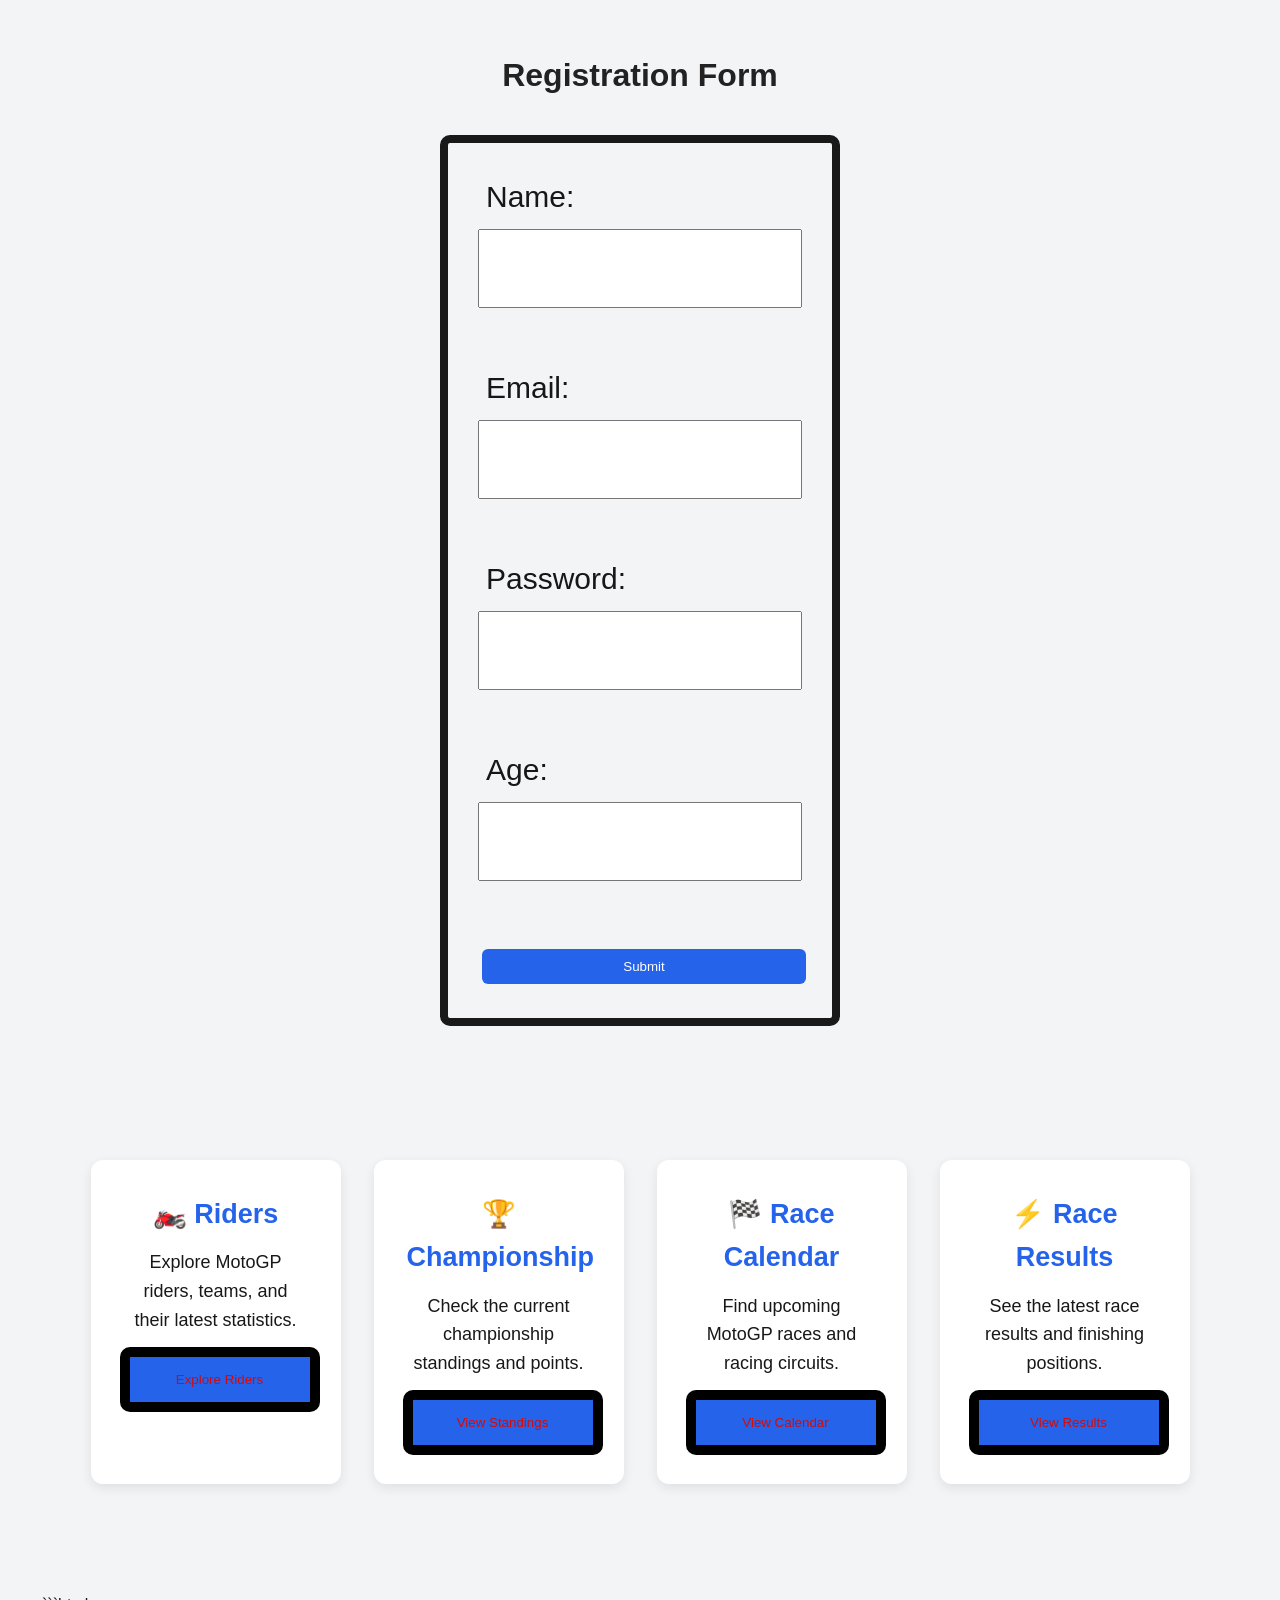
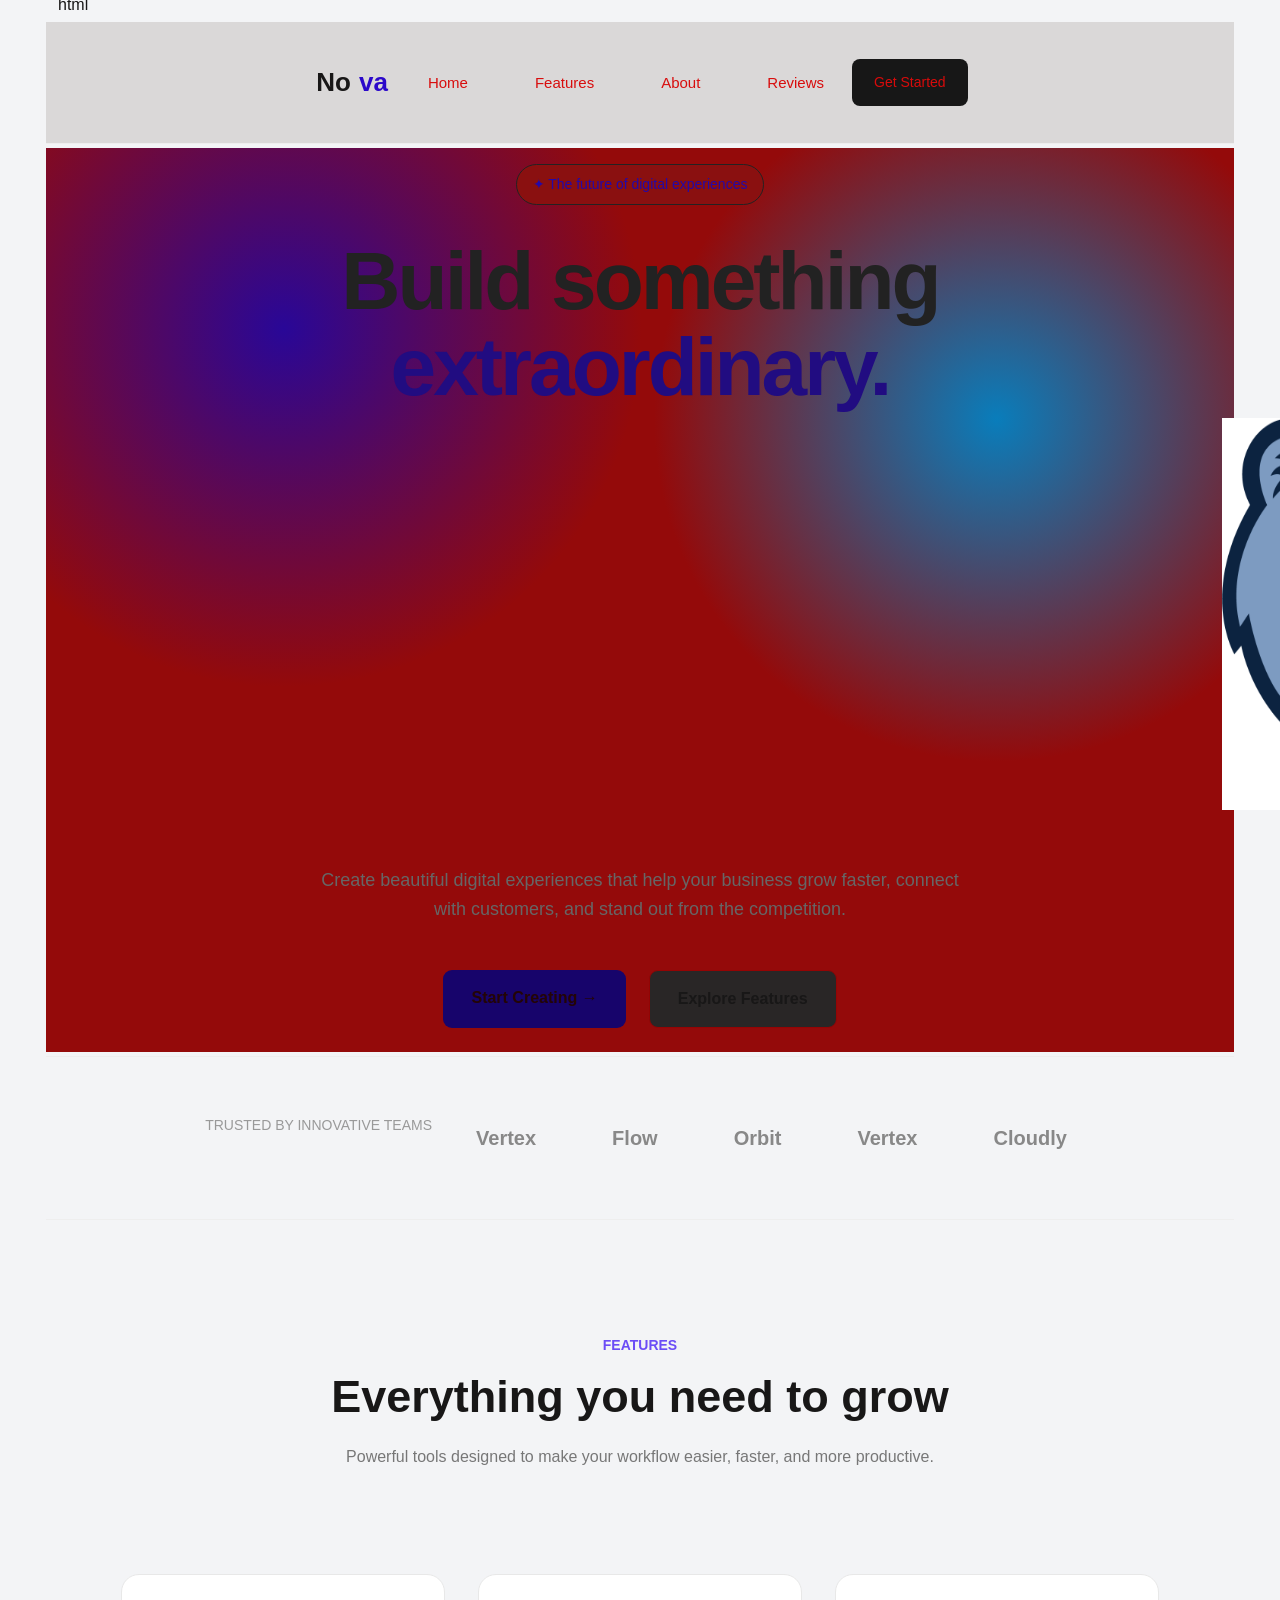
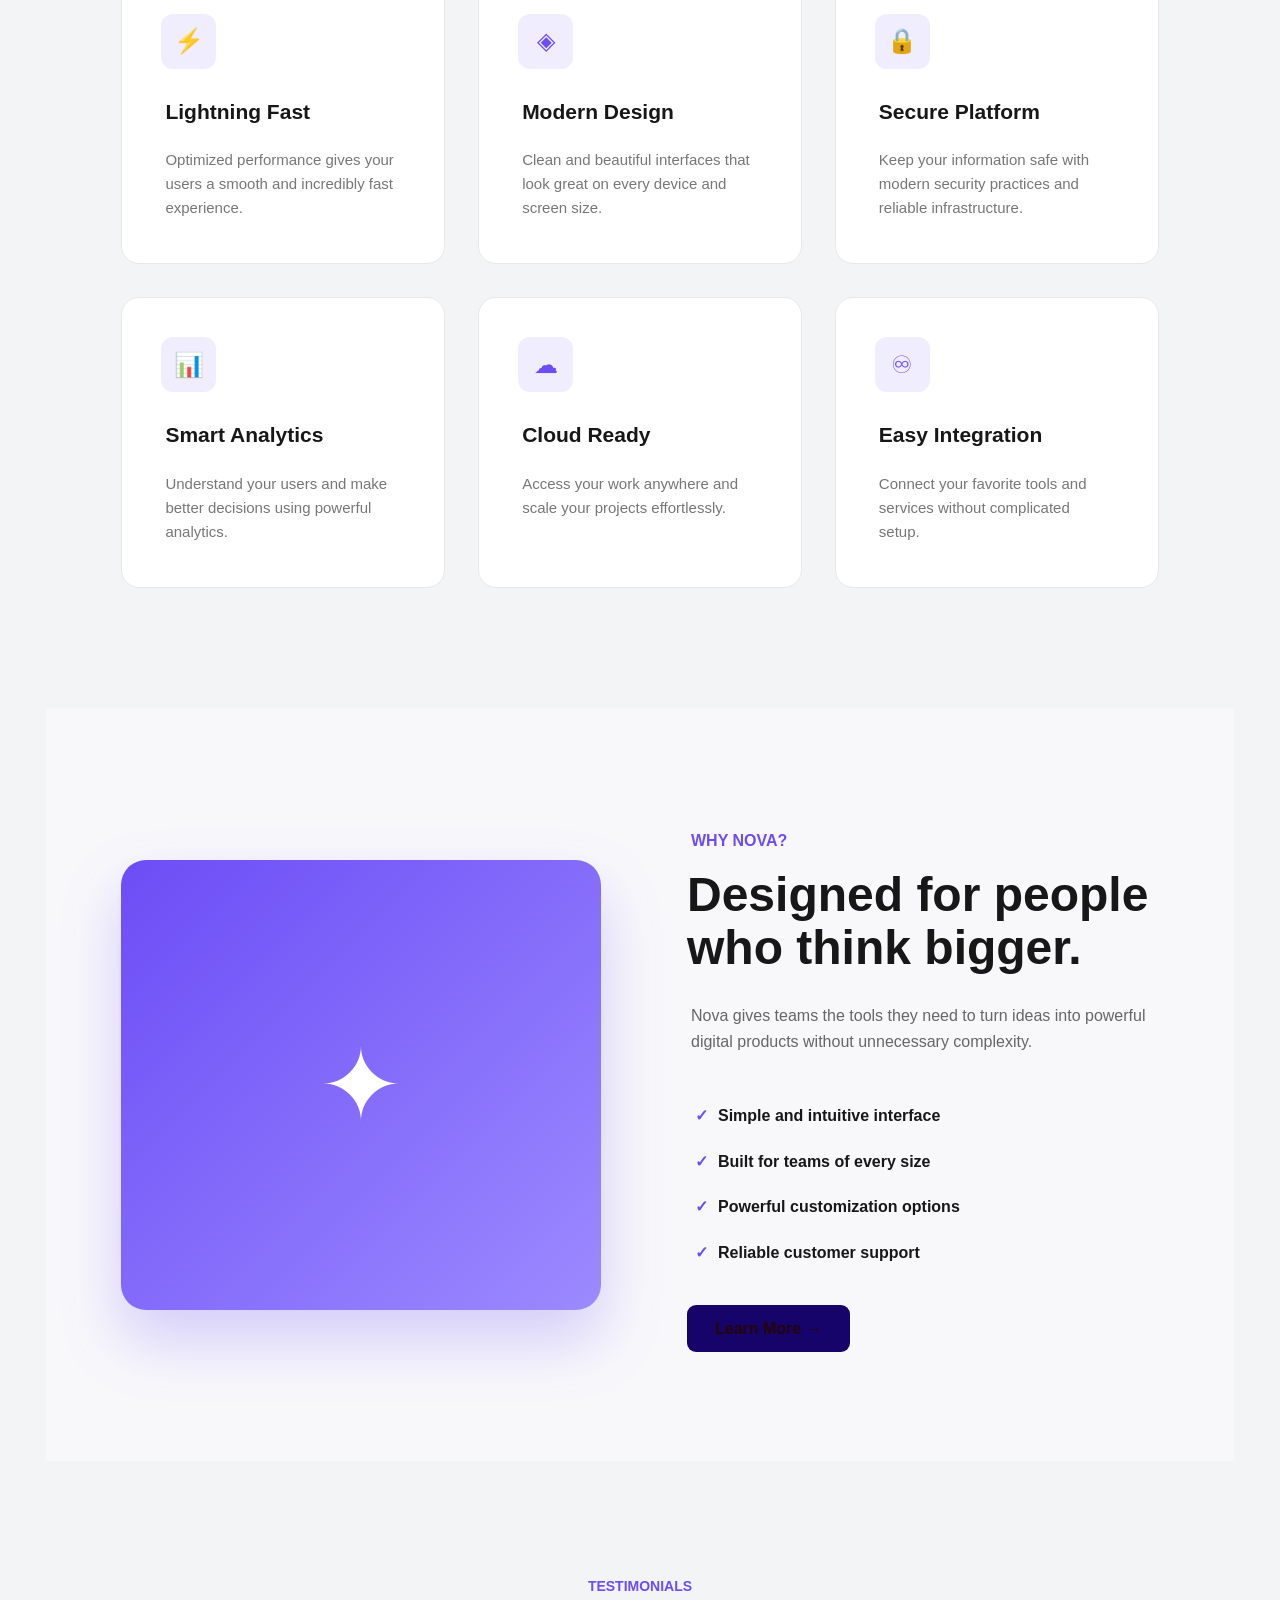
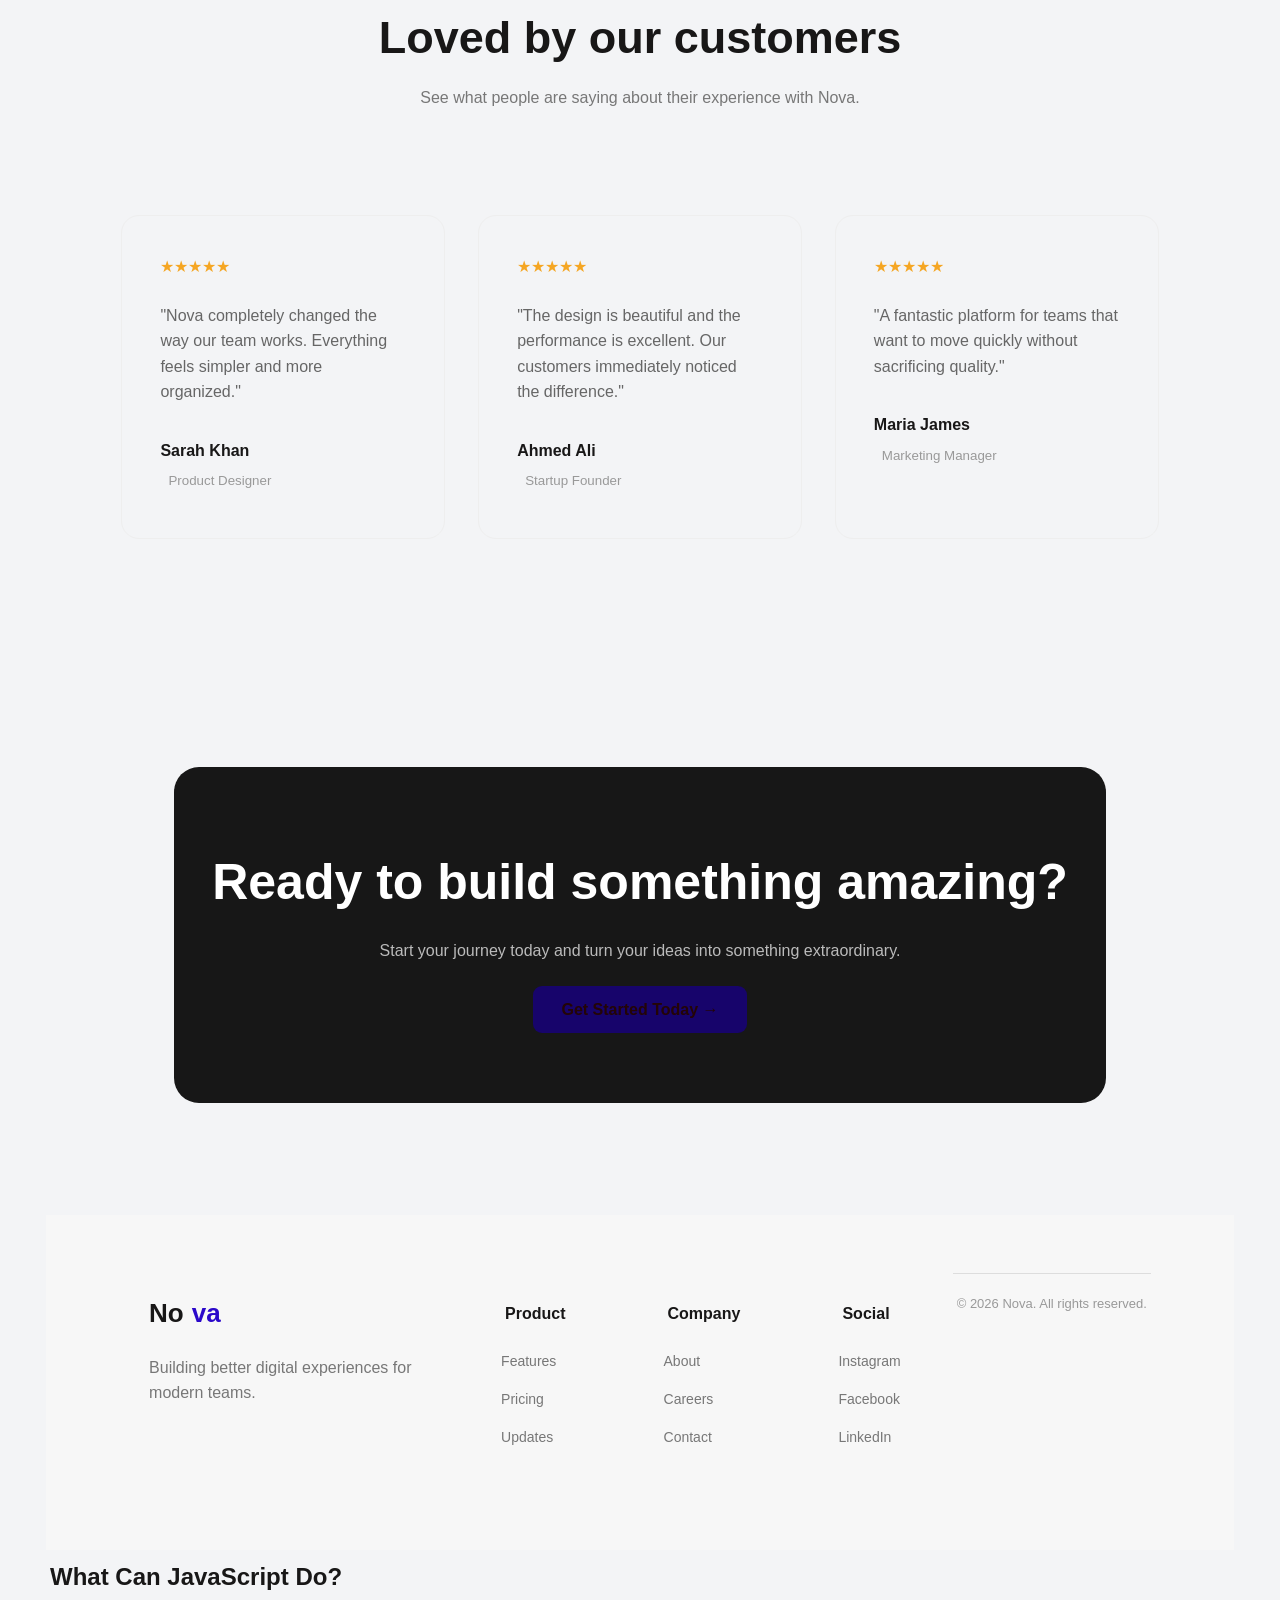
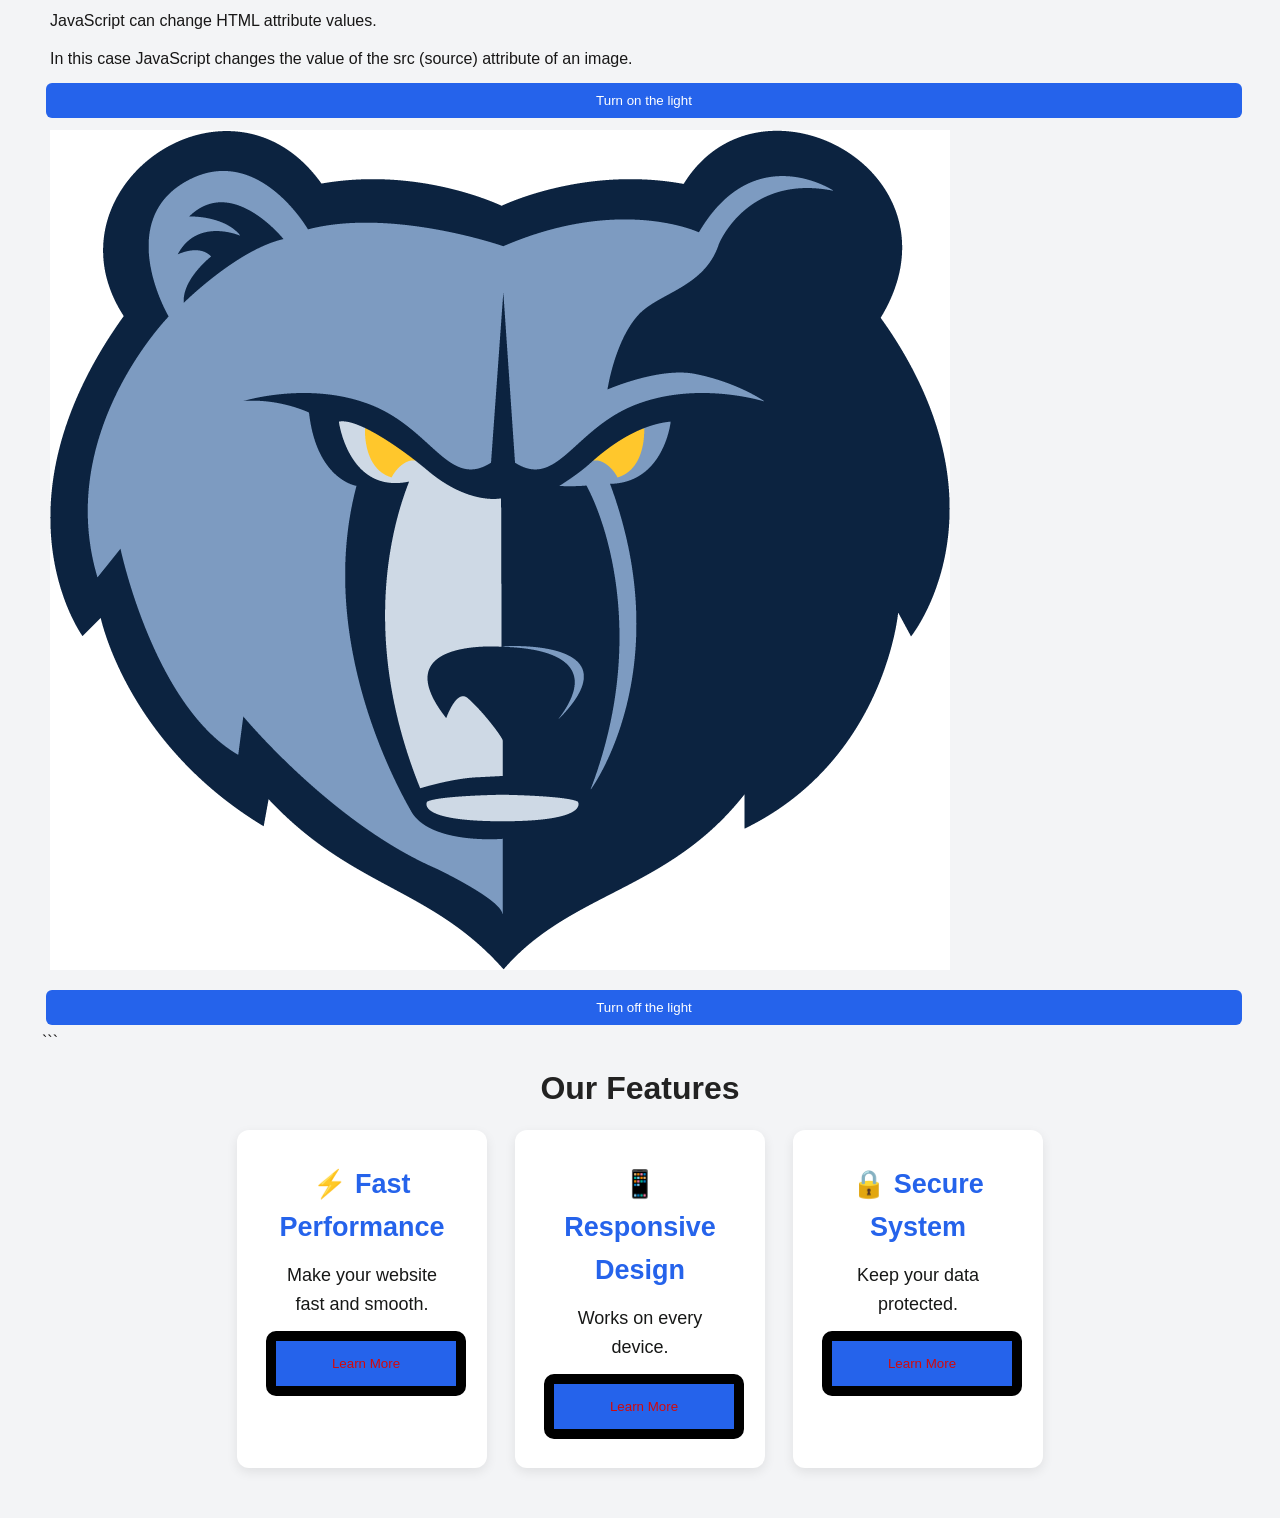
==== eshan.html @ afbce626 "Initial commit" ====
<!DOCTYPE html>
<html lang="en">
<head>
    <meta charset="UTF-8">
    <meta name="viewport" content="width=device-width, initial-scale=1.0">
    <title>simple form</title>
    <link rel="stylesheet" href="pic.css">
</head>
<body>
    <!DOCTYPE html>
<html>
<head>
    <title>My Form</title>
</head>
<body>

    <h1 class="es">Registration Form</h1>

    <form>
        <label>Name:</label>
        <input type="text" name="name">

        <br><br>

        <label>Email:</label>
        <input type="email" name="email">

        <br><br>

        <label>Password:</label>
        <input type="password" name="password">

        <br><br>

        <label>Age:</label>
        <input type="number" name="age">

        <br><br>

        <button type="submit">Submit</button>
    </form>


</body>
<section class="features">
    <div class="card">
        <h2 class="m">🏍️ Riders</h2>
        <p>Explore MotoGP riders, teams, and their latest statistics.</p>
        <button>Explore Riders</button>
    </div>

    <div class="card">
        <h2>🏆 Championship</h2>
        <p >Check the current championship standings and points.</p>
        <button>View Standings</button>
    </div>

    <div class="card">
        <h2>🏁 Race Calendar</h2>
        <p>Find upcoming MotoGP races and racing circuits.</p>
        <button>View Calendar</button>
    </div>

    <div class="card">
        <h2>⚡ Race Results</h2>
        <p>See the latest race results and finishing positions.</p>
        <button>View Results</button>
    </div>

</section>
```html
<!DOCTYPE html>
<html lang="en">
<head>
    <meta charset="UTF-8">
    <meta name="viewport" content="width=device-width, initial-scale=1.0">

    <title>Nova - Modern Landing Page</title>

    <style>
        * {
            margin: 4px;
            padding: 4px;
            box-sizing: border-box;
        }

        html {
            scroll-behavior: smooth;
        }

        body {
            font-family: Arial, Helvetica, sans-serif;
            color: #181717;
            background: white;
            line-height: 1.6;
        }

        a {
            text-decoration: none;
            color: inherit;
        }

        .container {
            width: 90%;
            max-width: 1200px;
            margin: auto;
        }

        /* NAVBAR */
        header {
            padding: 20px 0;
            border-bottom: 1px solid #eeeeee;
            background: #dad8d8;
        }

        nav {
            display: flex;
            justify-content: space-between;
            align-items: center;
        }

        .logo {
            font-size: 26px;
            font-weight: 800;
        }

        .logo span {
            color: #2b08ca;
        }

        .nav-links {
            display: flex;
            gap: 35px;
            list-style: none;
        }

        .nav-links a {
            color: #d80d0d;
            font-size: 15px;
            transition: 0.3s;
        }

        .nav-links a:hover {
            color: #2708b1;
        }

        .nav-btn {
            background: #171717;
            color: rgb(216, 11, 11);
            padding: 12px 22px;
            border-radius: 8px;
            font-size: 14px;
        }

        /* HERO */
        .hero {
            min-height: 700px;
            display: flex;
            align-items: center;
            text-align: center;
            background:
                radial-gradient(circle at 20% 20%, #290797 0, transparent 30%),
                radial-gradient(circle at 80% 30%, #097dbb 0, transparent 30%),
                #940a0a;
        }

        .hero-content {
            max-width: 850px;
            margin: auto;
        }

        .badge {
            display: inline-block;
            padding: 8px 16px;
            border: 1px solid #242222;
            border-radius: 30px;
            color: #2508a8;
            font-size: 14px;
            margin-bottom: 25px;
            background: rgb(138, 16, 16);
        }

        .hero h1 {
            font-size: clamp(45px, 7vw, 82px);
            line-height: 1.05;
            letter-spacing: -3px;
            margin-bottom: 25px;
        }

        .hero h1 span {
            color: #210c81;
        }

        .hero p {
            max-width: 650px;
            margin: auto;
            color: #666;
            font-size: 18px;
            margin-bottom: 35px;
        }

        .hero-buttons {
            display: flex;
            justify-content: center;
            gap: 15px;
            flex-wrap: wrap;
        }

        .btn {
            padding: 15px 28px;
            border-radius: 9px;
            font-weight: 600;
            transition: 0.3s;
        }

        .btn-primary {
            background: #17046b;
            color: rgb(36, 5, 5);
        }

        .btn-primary:hover {
            transform: translateY(-3px);
        }

        .btn-secondary {
            border: 1px solid #940404;
            background: rgb(41, 38, 38);
        }

        .btn-secondary:hover {
            background: #f5f5f5;
        }

        /* TRUST */
        .trust {
            padding: 45px 0;
            border-top: 1px solid #eee;
            border-bottom: 1px solid #eee;
            text-align: center;
        }

        .trust p {
            color: #999;
            margin-bottom: 25px;
            font-size: 14px;
        }

        .companies {
            display: flex;
            justify-content: center;
            align-items: center;
            gap: 60px;
            flex-wrap: wrap;
            color: #888;
            font-weight: bold;
            font-size: 20px;
        }

        /* FEATURES */
        .features {
            padding: 100px 0;
        }

        .section-heading {
            text-align: center;
            max-width: 650px;
            margin: 0 auto 60px;
        }

        .section-heading span {
            color: #6c4df6;
            font-weight: bold;
            font-size: 14px;
        }

        .section-heading h2 {
            font-size: 45px;
            margin: 10px 0 15px;
            line-height: 1.1;
        }

        .section-heading p {
            color: #777;
        }

        .feature-grid {
            display: grid;
            grid-template-columns: repeat(3, 1fr);
            gap: 25px;
        }

        .feature-card {
            padding: 35px;
            border: 1px solid #e8e8e8;
            border-radius: 18px;
            transition: 0.3s;
            background: white;
        }

        .feature-card:hover {
            transform: translateY(-8px);
            box-shadow: 0 20px 50px rgba(0,0,0,0.08);
        }

        .icon {
            width: 55px;
            height: 55px;
            border-radius: 12px;
            display: flex;
            align-items: center;
            justify-content: center;
            background: #f0edff;
            color: #6c4df6;
            font-size: 24px;
            margin-bottom: 22px;
        }

        .feature-card h3 {
            margin-bottom: 12px;
            font-size: 21px;
        }

        .feature-card p {
            color: #777;
            font-size: 15px;
        }

        /* ABOUT */
        .about {
            padding: 100px 0;
            background: #f8f8fb;
        }

        .about-content {
            display: grid;
            grid-template-columns: 1fr 1fr;
            gap: 70px;
            align-items: center;
        }

        .about-image {
            min-height: 450px;
            border-radius: 25px;
            background:
                linear-gradient(135deg, #6c4df6, #9c8aff);
            display: flex;
            align-items: center;
            justify-content: center;
            color: white;
            font-size: 100px;
            box-shadow: 0 30px 60px rgba(108,77,246,0.25);
        }

        .about-text span {
            color: #6c4df6;
            font-weight: bold;
        }

        .about-text h2 {
            font-size: 48px;
            line-height: 1.1;
            margin: 12px 0 20px;
        }

        .about-text p {
            color: #666;
            margin-bottom: 25px;
        }

        .check-list {
            list-style: none;
            margin-bottom: 30px;
        }

        .check-list li {
            margin: 12px 0;
            font-weight: 600;
        }

        .check-list li::before {
            content: "✓";
            color: #6c4df6;
            margin-right: 10px;
        }

        /* TESTIMONIALS */
        .testimonials {
            padding: 100px 0;
        }

        .testimonial-grid {
            display: grid;
            grid-template-columns: repeat(3, 1fr);
            gap: 25px;
        }

        .testimonial {
            padding: 30px;
            border: 1px solid #eee;
            border-radius: 18px;
        }

        .stars {
            color: #f5a623;
            margin-bottom: 15px;
        }

        .testimonial p {
            color: #666;
            margin-bottom: 25px;
        }

        .person {
            font-weight: bold;
        }

        .person small {
            display: block;
            color: #999;
            font-weight: normal;
            margin-top: 3px;
        }

        /* CTA */
        .cta {
            padding: 100px 0;
        }

        .cta-box {
            background: #171717;
            color: white;
            padding: 80px 30px;
            text-align: center;
            border-radius: 25px;
        }

        .cta-box h2 {
            font-size: 50px;
            line-height: 1.1;
            margin-bottom: 20px;
        }

        .cta-box p {
            color: #bbb;
            max-width: 550px;
            margin: 0 auto 30px;
        }

        /* FOOTER */
        footer {
            background: #f7f7f7;
            padding: 50px 0 25px;
        }

        .footer-content {
            display: flex;
            justify-content: space-between;
            gap: 40px;
            flex-wrap: wrap;
            margin-bottom: 40px;
        }

        .footer-brand {
            max-width: 300px;
        }

        .footer-brand p {
            color: #777;
            margin-top: 12px;
        }

        .footer-links {
            display: flex;
            gap: 70px;
        }

        .footer-column h4 {
            margin-bottom: 15px;
        }

        .footer-column a {
            display: block;
            color: #777;
            margin: 8px 0;
            font-size: 14px;
        }

        .copyright {
            border-top: 1px solid #ddd;
            padding-top: 20px;
            color: #999;
            font-size: 13px;
        }

        /* RESPONSIVE */
        @media (max-width: 800px) {

            .nav-links {
                display: none;
            }

            .feature-grid,
            .testimonial-grid,
            .about-content {
                grid-template-columns: 1fr;
            }

            .about-image {
                min-height: 300px;
            }

            .section-heading h2,
            .about-text h2,
            .cta-box h2 {
                font-size: 36px;
            }

            .companies {
                gap: 25px;
            }

            .footer-links {
                gap: 35px;
            }
        }
        .ed{
            image-orientation: flip;
            margin-left: 120%;
            border-radius: 40px solid black;
            border: #171717;
        }
    </style>
</head>

<body>

    <!-- NAVBAR -->
    <header>
        <div class="container">
            <nav>
                <a href="#" class="logo">No<span>va</span></a>

                <ul class="nav-links">
                    <li><a href="#home">Home</a></li>
                    <li><a href="#features">Features</a></li>
                    <li><a href="#about">About</a></li>
                    <li><a href="#reviews">Reviews</a></li>
                </ul>

                <a href="#contact" class="nav-btn">Get Started</a>
            </nav>
        </div>
    </header>

    <!-- HERO -->
    <section class="hero" id="home">
        <div class="container">
            <div class="hero-content">

                <div class="badge">
                    ✦ The future of digital experiences
                </div>

                <h1>
                    Build something
                    <span>extraordinary.</span>
                    <img class="ed" src="795.png" alt="" width="350px" height="400px">
                </h1>

                <p>
                    Create beautiful digital experiences that help your
                    business grow faster, connect with customers, and stand out
                    from the competition.
                </p>

                <div class="hero-buttons">
                    <a href="#contact" class="btn btn-primary">
                        Start Creating →
                    </a>

                    <a href="#features" class="btn btn-secondary">
                        Explore Features
                    </a>
                </div>

            </div>
        </div>
    </section>

    <!-- TRUST -->
    <section class="trust">
        <div class="container">

            <p>TRUSTED BY INNOVATIVE TEAMS</p>

            <div class="companies">
                <span>Vertex</span>
                <span>Flow</span>
                <span>Orbit</span>
                <span>Vertex</span>
                <span>Cloudly</span>
            </div>

        </div>
    </section>

    <!-- FEATURES -->
    <section class="features" id="features">
        <div class="container">

            <div class="section-heading">
                <span>FEATURES</span>
                <h2>Everything you need to grow</h2>
                <p>
                    Powerful tools designed to make your workflow easier,
                    faster, and more productive.
                </p>
            </div>

            <div class="feature-grid">

                <div class="feature-card">
                    <div class="icon">⚡</div>
                    <h3>Lightning Fast</h3>
                    <p>
                        Optimized performance gives your users a smooth and
                        incredibly fast experience.
                    </p>
                </div>

                <div class="feature-card">
                    <div class="icon">◈</div>
                    <h3>Modern Design</h3>
                    <p>
                        Clean and beautiful interfaces that look great on
                        every device and screen size.
                    </p>
                </div>

                <div class="feature-card">
                    <div class="icon">🔒</div>
                    <h3>Secure Platform</h3>
                    <p>
                        Keep your information safe with modern security
                        practices and reliable infrastructure.
                    </p>
                </div>

                <div class="feature-card">
                    <div class="icon">📊</div>
                    <h3>Smart Analytics</h3>
                    <p>
                        Understand your users and make better decisions using
                        powerful analytics.
                    </p>
                </div>

                <div class="feature-card">
                    <div class="icon">☁</div>
                    <h3>Cloud Ready</h3>
                    <p>
                        Access your work anywhere and scale your projects
                        effortlessly.
                    </p>
                </div>

                <div class="feature-card">
                    <div class="icon">♾</div>
                    <h3>Easy Integration</h3>
                    <p>
                        Connect your favorite tools and services without
                        complicated setup.
                    </p>
                </div>

            </div>
        </div>
    </section>

    <!-- ABOUT -->
    <section class="about" id="about">
        <div class="container">

            <div class="about-content">

                <div class="about-image">
                    ✦
                </div>

                <div class="about-text">
                    <span>WHY NOVA?</span>

                    <h2>
                        Designed for people who think bigger.
                    </h2>

                    <p>
                        Nova gives teams the tools they need to turn ideas
                        into powerful digital products without unnecessary
                        complexity.
                    </p>

                    <ul class="check-list">
                        <li>Simple and intuitive interface</li>
                        <li>Built for teams of every size</li>
                        <li>Powerful customization options</li>
                        <li>Reliable customer support</li>
                    </ul>

                    <a href="#contact" class="btn btn-primary">
                        Learn More →
                    </a>
                </div>

            </div>
        </div>
    </section>

    <!-- TESTIMONIALS -->
    <section class="testimonials" id="reviews">
        <div class="container">

            <div class="section-heading">
                <span>TESTIMONIALS</span>
                <h2>Loved by our customers</h2>
                <p>
                    See what people are saying about their experience with
                    Nova.
                </p>
            </div>

            <div class="testimonial-grid">

                <div class="testimonial">
                    <div class="stars">★★★★★</div>
                    <p>
                        "Nova completely changed the way our team works.
                        Everything feels simpler and more organized."
                    </p>
                    <div class="person">
                        Sarah Khan
                        <small>Product Designer</small>
                    </div>
                </div>

                <div class="testimonial">
                    <div class="stars">★★★★★</div>
                    <p>
                        "The design is beautiful and the performance is
                        excellent. Our customers immediately noticed the
                        difference."
                    </p>
                    <div class="person">
                        Ahmed Ali
                        <small>Startup Founder</small>
                    </div>
                </div>

                <div class="testimonial">
                    <div class="stars">★★★★★</div>
                    <p>
                        "A fantastic platform for teams that want to move
                        quickly without sacrificing quality."
                    </p>
                    <div class="person">
                        Maria James
                        <small>Marketing Manager</small>
                    </div>
                </div>

            </div>
        </div>
    </section>

    <!-- CTA -->
    <section class="cta" id="contact">
        <div class="container">

            <div class="cta-box">

                <h2>Ready to build something amazing?</h2>

                <p>
                    Start your journey today and turn your ideas into
                    something extraordinary.
                </p>

                <a href="#" class="btn btn-primary">
                    Get Started Today →
                </a>

            </div>

        </div>
    </section>

    <!-- FOOTER -->
    <footer>
        <div class="container">

            <div class="footer-content">

                <div class="footer-brand">
                    <div class="logo">No<span>va</span></div>

                    <p>
                        Building better digital experiences for modern teams.
                    </p>
                </div>

                <div class="footer-links">

                    <div class="footer-column">
                        <h4>Product</h4>
                        <a href="#">Features</a>
                        <a href="#">Pricing</a>
                        <a href="#">Updates</a>
                    </div>

                    <div class="footer-column">
                        <h4>Company</h4>
                        <a href="#">About</a>
                        <a href="#">Careers</a>
                        <a href="#">Contact</a>
                    </div>

                    <div class="footer-column">
                        <h4>Social</h4>
                        <a href="#">Instagram</a>
                        <a href="#">Facebook</a>
                        <a href="#">LinkedIn</a>
                    </div>

                </div>

            </div>

            <div class="copyright">
                © 2026 Nova. All rights reserved.
            </div>

        </div>
    </footer>

<h2>What Can JavaScript Do?</h2>

<p>JavaScript can change HTML attribute values.</p>

<p>In this case JavaScript changes the value of the src (source) attribute of an image.</p>

<button onclick="document.getElementById('myImage').src='pic_bulbon.gif'">Turn on the light</button>

<img src="795.png" alt="">

<button onclick="document.getElementById('myImage').src='pic_bulboff.gif'">Turn off the light</button>

<script src="/eshan.js"></script>
</body>
</html>

</html>
```

</html>
    
</body>
</html>




<!DOCTYPE html>
<html lang="en">
<head>
    <meta charset="UTF-8">
    <meta name="viewport" content="width=device-width, initial-scale=1.0">
    <title>Feature Cards</title>

    <style>
        body {
            font-family: Arial, sans-serif;
            background: #f3f4f6;
            padding: 30px;
        }

        h1 {
            text-align: center;
            color: #222;
        }

        .container {
            display: flex;
            justify-content: center;
            gap: 20px;
            flex-wrap: wrap;
        }

        .card {
            background: white;
            width: 250px;
            padding: 25px;
            border-radius: 12px;
            text-align: center;
            box-shadow: 0 4px 12px #00000015;
        }

        .card h2 {
            color: #2563eb;
        }

        button {
            background: #2563eb;
            color: white;
            padding: 10px 18px;
            border: none;
            border-radius: 6px;
            cursor: pointer;
        }

        button:hover {
            background: #1d4ed8;
        }

        .description {
            display: none;
            margin-top: 15px;
            color: #444;
            line-height: 1.5;
        }
    </style>
</head>
<body>

    <h1>Our Features</h1>

    <div class="container">

        <div class="card">
            <h2>⚡ Fast Performance</h2>
            <p>Make your website fast and smooth.</p>
            <button onclick="toggleDescription('desc1', this)">
                Learn More
            </button>
            <div class="description" id="desc1">
                Optimize your website for faster loading
                and a better user experience.
            </div>
        </div>

        <div class="card">
            <h2>📱 Responsive Design</h2>
            <p>Works on every device.</p>
            <button onclick="toggleDescription('desc2', this)">
                Learn More
            </button>
            <div class="description" id="desc2">
                This design adjusts to mobile, tablet,
                and desktop screen sizes.
            </div>
        </div>

        <div class="card">
            <h2>🔒 Secure System</h2>
            <p>Keep your data protected.</p>
            <button onclick="toggleDescription('desc3', this)">
                Learn More
            </button>
            <div class="description" id="desc3">
                Security practices help protect your
                website and user information.
            </div>
        </div>

    </div>

    <script>
        function toggleDescription(id, button) {
            const description =
                document.getElementById(id);

            if (description.style.display === "block") {
                description.style.display = "none";
                button.textContent = "Learn More";
            } else {
                description.style.display = "block";
                button.textContent = "Show Less";
            }
        }
    </script>

</body>
</html>
---- pic.css ----
form {
        width: 400px;
        margin: 30px auto;
        padding: 30px;
        border: 8px solid #19191a;
        border-radius: 10px;
        font-size: 30px;
    }

    input {
        width: 100%;
        padding: 30px;
        margin: 8px 0;
        box-sizing: border-box;
    }

    button {
        width: 100%;
        padding: 30px;
        background: rgb(0, 0, 0);
        color: rgb(211, 10, 10);
        border: 2px;
        border-radius: 10px;
    cursor: pointer;
    }

    button:hover {
        background: #111111;
    }
.es{
    text-align: center;
}
.features {
    display: flex;
    gap: 25px;
    justify-content: center;
    padding: 40px;
}

.card {
    width: 250px;
    padding: 30px;
    background: #e0ee18;
    color: rgb(23, 24, 23);
    border-radius: 18px;
    text-align: center;
    font-size: 18px;
}

.card button {
    padding:15px;
    border: 10px solid black;
    border-radius: 10px;
    cursor: pointer;
    color:rgb(211, 10, 10);
}


body {
            font-family: Arial, sans-serif;
            background: #f3f4f6;
            padding: 30px;
        }

        h1 {
            text-align: center;
            color: #222;
        }

        .container {
            display: flex;
            justify-content: center;
            gap: 20px;
            flex-wrap: wrap;
        }

        .card {
            background: white;
            width: 250px;
            padding: 25px;
            border-radius: 12px;
            text-align: center;
            box-shadow: 0 4px 12px #00000015;
        }

        .card h2 {
            color: #2563eb;
        }

        button {
            background: #2563eb;
            color: white;
            padding: 10px 18px;
            border: none;
            border-radius: 6px;
            cursor: pointer;
        }

        button:hover {
            background: #1d4ed8;
        }

        .description {
            display: none;
            margin-top: 15px;
            color: #444;
            line-height: 1.5;
        }
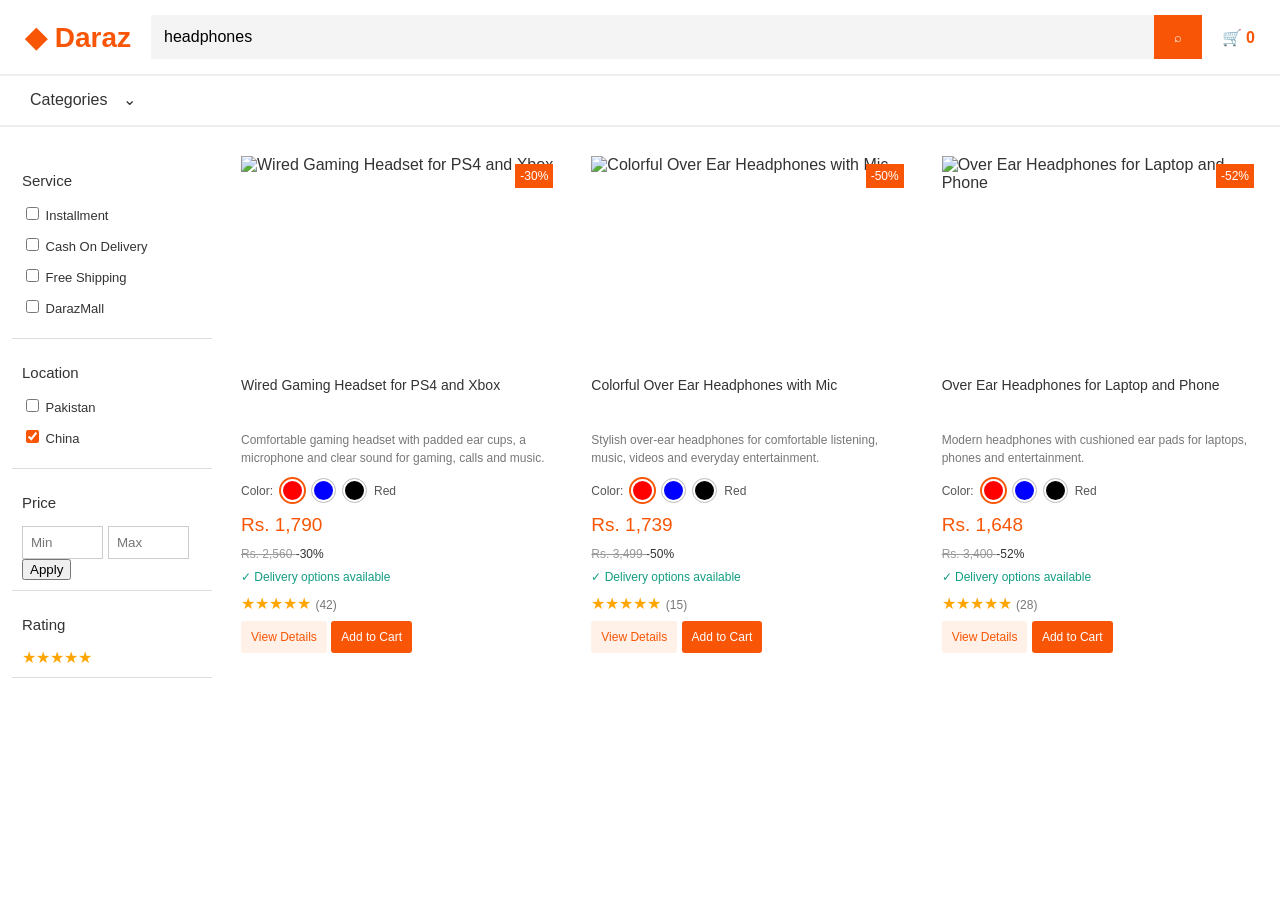
==== commit 239575d5: "Fix HTML structure" ====
--- a/eshan.html
+++ b/eshan.html
@@ -3,990 +3,684 @@
 <head>
     <meta charset="UTF-8">
     <meta name="viewport" content="width=device-width, initial-scale=1.0">
-    <title>simple form</title>
-    <link rel="stylesheet" href="pic.css">
+    <title>Document</title>
+    <link rel="stylesheet" href="mea.css">
 </head>
 <body>
-    <!DOCTYPE html>
-<html>
-<head>
-    <title>My Form</title>
-</head>
-<body>
-
-    <h1 class="es">Registration Form</h1>
-
-    <form>
-        <label>Name:</label>
-        <input type="text" name="name">
-
-        <br><br>
-
-        <label>Email:</label>
-        <input type="email" name="email">
-
-        <br><br>
-
-        <label>Password:</label>
-        <input type="password" name="password">
-
-        <br><br>
-
-        <label>Age:</label>
-        <input type="number" name="age">
-
-        <br><br>
-
-        <button type="submit">Submit</button>
-    </form>
-
-
-</body>
-<section class="features">
-    <div class="card">
-        <h2 class="m">🏍️ Riders</h2>
-        <p>Explore MotoGP riders, teams, and their latest statistics.</p>
-        <button>Explore Riders</button>
-    </div>
-
-    <div class="card">
-        <h2>🏆 Championship</h2>
-        <p >Check the current championship standings and points.</p>
-        <button>View Standings</button>
-    </div>
-
-    <div class="card">
-        <h2>🏁 Race Calendar</h2>
-        <p>Find upcoming MotoGP races and racing circuits.</p>
-        <button>View Calendar</button>
-    </div>
-
-    <div class="card">
-        <h2>⚡ Race Results</h2>
-        <p>See the latest race results and finishing positions.</p>
-        <button>View Results</button>
-    </div>
-
-</section>
-```html
+    
+
 <!DOCTYPE html>
 <html lang="en">
 <head>
-    <meta charset="UTF-8">
-    <meta name="viewport" content="width=device-width, initial-scale=1.0">
-
-    <title>Nova - Modern Landing Page</title>
-
-    <style>
-        * {
-            margin: 4px;
-            padding: 4px;
-            box-sizing: border-box;
-        }
-
-        html {
-            scroll-behavior: smooth;
-        }
-
-        body {
-            font-family: Arial, Helvetica, sans-serif;
-            color: #181717;
-            background: white;
-            line-height: 1.6;
-        }
-
-        a {
-            text-decoration: none;
-            color: inherit;
-        }
-
-        .container {
-            width: 90%;
-            max-width: 1200px;
-            margin: auto;
-        }
-
-        /* NAVBAR */
-        header {
-            padding: 20px 0;
-            border-bottom: 1px solid #eeeeee;
-            background: #dad8d8;
-        }
-
-        nav {
-            display: flex;
-            justify-content: space-between;
-            align-items: center;
-        }
-
-        .logo {
-            font-size: 26px;
-            font-weight: 800;
-        }
-
-        .logo span {
-            color: #2b08ca;
-        }
-
-        .nav-links {
-            display: flex;
-            gap: 35px;
-            list-style: none;
-        }
-
-        .nav-links a {
-            color: #d80d0d;
-            font-size: 15px;
-            transition: 0.3s;
-        }
-
-        .nav-links a:hover {
-            color: #2708b1;
-        }
-
-        .nav-btn {
-            background: #171717;
-            color: rgb(216, 11, 11);
-            padding: 12px 22px;
-            border-radius: 8px;
-            font-size: 14px;
-        }
-
-        /* HERO */
-        .hero {
-            min-height: 700px;
-            display: flex;
-            align-items: center;
-            text-align: center;
-            background:
-                radial-gradient(circle at 20% 20%, #290797 0, transparent 30%),
-                radial-gradient(circle at 80% 30%, #097dbb 0, transparent 30%),
-                #940a0a;
-        }
-
-        .hero-content {
-            max-width: 850px;
-            margin: auto;
-        }
-
-        .badge {
-            display: inline-block;
-            padding: 8px 16px;
-            border: 1px solid #242222;
-            border-radius: 30px;
-            color: #2508a8;
-            font-size: 14px;
-            margin-bottom: 25px;
-            background: rgb(138, 16, 16);
-        }
-
-        .hero h1 {
-            font-size: clamp(45px, 7vw, 82px);
-            line-height: 1.05;
-            letter-spacing: -3px;
-            margin-bottom: 25px;
-        }
-
-        .hero h1 span {
-            color: #210c81;
-        }
-
-        .hero p {
-            max-width: 650px;
-            margin: auto;
-            color: #666;
-            font-size: 18px;
-            margin-bottom: 35px;
-        }
-
-        .hero-buttons {
-            display: flex;
-            justify-content: center;
-            gap: 15px;
-            flex-wrap: wrap;
-        }
-
-        .btn {
-            padding: 15px 28px;
-            border-radius: 9px;
-            font-weight: 600;
-            transition: 0.3s;
-        }
-
-        .btn-primary {
-            background: #17046b;
-            color: rgb(36, 5, 5);
-        }
-
-        .btn-primary:hover {
-            transform: translateY(-3px);
-        }
-
-        .btn-secondary {
-            border: 1px solid #940404;
-            background: rgb(41, 38, 38);
-        }
-
-        .btn-secondary:hover {
-            background: #f5f5f5;
-        }
-
-        /* TRUST */
-        .trust {
-            padding: 45px 0;
-            border-top: 1px solid #eee;
-            border-bottom: 1px solid #eee;
-            text-align: center;
-        }
-
-        .trust p {
-            color: #999;
-            margin-bottom: 25px;
-            font-size: 14px;
-        }
-
-        .companies {
-            display: flex;
-            justify-content: center;
-            align-items: center;
-            gap: 60px;
-            flex-wrap: wrap;
-            color: #888;
-            font-weight: bold;
-            font-size: 20px;
-        }
-
-        /* FEATURES */
-        .features {
-            padding: 100px 0;
-        }
-
-        .section-heading {
-            text-align: center;
-            max-width: 650px;
-            margin: 0 auto 60px;
-        }
-
-        .section-heading span {
-            color: #6c4df6;
-            font-weight: bold;
-            font-size: 14px;
-        }
-
-        .section-heading h2 {
-            font-size: 45px;
-            margin: 10px 0 15px;
-            line-height: 1.1;
-        }
-
-        .section-heading p {
-            color: #777;
-        }
-
-        .feature-grid {
-            display: grid;
-            grid-template-columns: repeat(3, 1fr);
-            gap: 25px;
-        }
-
-        .feature-card {
-            padding: 35px;
-            border: 1px solid #e8e8e8;
-            border-radius: 18px;
-            transition: 0.3s;
-            background: white;
-        }
-
-        .feature-card:hover {
-            transform: translateY(-8px);
-            box-shadow: 0 20px 50px rgba(0,0,0,0.08);
-        }
-
-        .icon {
-            width: 55px;
-            height: 55px;
-            border-radius: 12px;
-            display: flex;
-            align-items: center;
-            justify-content: center;
-            background: #f0edff;
-            color: #6c4df6;
-            font-size: 24px;
-            margin-bottom: 22px;
-        }
-
-        .feature-card h3 {
-            margin-bottom: 12px;
-            font-size: 21px;
-        }
-
-        .feature-card p {
-            color: #777;
-            font-size: 15px;
-        }
-
-        /* ABOUT */
-        .about {
-            padding: 100px 0;
-            background: #f8f8fb;
-        }
-
-        .about-content {
-            display: grid;
-            grid-template-columns: 1fr 1fr;
-            gap: 70px;
-            align-items: center;
-        }
-
-        .about-image {
-            min-height: 450px;
-            border-radius: 25px;
-            background:
-                linear-gradient(135deg, #6c4df6, #9c8aff);
-            display: flex;
-            align-items: center;
-            justify-content: center;
-            color: white;
-            font-size: 100px;
-            box-shadow: 0 30px 60px rgba(108,77,246,0.25);
-        }
-
-        .about-text span {
-            color: #6c4df6;
-            font-weight: bold;
-        }
-
-        .about-text h2 {
-            font-size: 48px;
-            line-height: 1.1;
-            margin: 12px 0 20px;
-        }
-
-        .about-text p {
-            color: #666;
-            margin-bottom: 25px;
-        }
-
-        .check-list {
-            list-style: none;
-            margin-bottom: 30px;
-        }
-
-        .check-list li {
-            margin: 12px 0;
-            font-weight: 600;
-        }
-
-        .check-list li::before {
-            content: "✓";
-            color: #6c4df6;
-            margin-right: 10px;
-        }
-
-        /* TESTIMONIALS */
-        .testimonials {
-            padding: 100px 0;
-        }
-
-        .testimonial-grid {
-            display: grid;
-            grid-template-columns: repeat(3, 1fr);
-            gap: 25px;
-        }
-
-        .testimonial {
-            padding: 30px;
-            border: 1px solid #eee;
-            border-radius: 18px;
-        }
-
-        .stars {
-            color: #f5a623;
-            margin-bottom: 15px;
-        }
-
-        .testimonial p {
-            color: #666;
-            margin-bottom: 25px;
-        }
-
-        .person {
-            font-weight: bold;
-        }
-
-        .person small {
-            display: block;
-            color: #999;
-            font-weight: normal;
-            margin-top: 3px;
-        }
-
-        /* CTA */
-        .cta {
-            padding: 100px 0;
-        }
-
-        .cta-box {
-            background: #171717;
-            color: white;
-            padding: 80px 30px;
-            text-align: center;
-            border-radius: 25px;
-        }
-
-        .cta-box h2 {
-            font-size: 50px;
-            line-height: 1.1;
-            margin-bottom: 20px;
-        }
-
-        .cta-box p {
-            color: #bbb;
-            max-width: 550px;
-            margin: 0 auto 30px;
-        }
-
-        /* FOOTER */
-        footer {
-            background: #f7f7f7;
-            padding: 50px 0 25px;
-        }
-
-        .footer-content {
-            display: flex;
-            justify-content: space-between;
-            gap: 40px;
-            flex-wrap: wrap;
-            margin-bottom: 40px;
-        }
-
-        .footer-brand {
-            max-width: 300px;
-        }
-
-        .footer-brand p {
-            color: #777;
-            margin-top: 12px;
-        }
-
-        .footer-links {
-            display: flex;
-            gap: 70px;
-        }
-
-        .footer-column h4 {
-            margin-bottom: 15px;
-        }
-
-        .footer-column a {
-            display: block;
-            color: #777;
-            margin: 8px 0;
-            font-size: 14px;
-        }
-
-        .copyright {
-            border-top: 1px solid #ddd;
-            padding-top: 20px;
-            color: #999;
-            font-size: 13px;
-        }
-
-        /* RESPONSIVE */
-        @media (max-width: 800px) {
-
-            .nav-links {
-                display: none;
-            }
-
-            .feature-grid,
-            .testimonial-grid,
-            .about-content {
-                grid-template-columns: 1fr;
-            }
-
-            .about-image {
-                min-height: 300px;
-            }
-
-            .section-heading h2,
-            .about-text h2,
-            .cta-box h2 {
-                font-size: 36px;
-            }
-
-            .companies {
-                gap: 25px;
-            }
-
-            .footer-links {
-                gap: 35px;
-            }
-        }
-        .ed{
-            image-orientation: flip;
-            margin-left: 120%;
-            border-radius: 40px solid black;
-            border: #171717;
-        }
-    </style>
+<meta charset="UTF-8">
+<meta name="viewport" content="width=device-width, initial-scale=1.0">
+<title>Daraz Product Store</title>
+
+<style>
+* {
+    box-sizing: border-box;
+}
+
+body {
+    margin: 0;
+    font-family: Arial, sans-serif;
+    color: #333;
+    background: #fff;
+}
+
+/* Header */
+header {
+    display: flex;
+    align-items: center;
+    gap: 20px;
+    padding: 15px 25px;
+    border-bottom: 2px solid #eee;
+}
+
+.logo {
+    color: #f85606;
+    font-size: 28px;
+    font-weight: bold;
+}
+
+.search {
+    display: flex;
+    flex: 1;
+}
+
+.search input {
+    width: 100%;
+    padding: 13px;
+    border: none;
+    background: #f4f4f4;
+    font-size: 16px;
+}
+
+.search button {
+    background: #f85606;
+    color: white;
+    border: none;
+    padding: 0 20px;
+    cursor: pointer;
+}
+
+.categories {
+    padding: 14px 30px;
+    border-bottom: 2px solid #eee;
+}
+
+/* Layout */
+.layout {
+    display: grid;
+    grid-template-columns: 200px 1fr;
+    gap: 20px;
+    padding: 20px 12px;
+}
+
+.filter {
+    padding: 10px;
+    border-bottom: 1px solid #ddd;
+}
+
+.filter h3 {
+    font-size: 15px;
+    font-weight: normal;
+}
+
+.filter label {
+    display: block;
+    margin: 12px 0;
+    font-size: 13px;
+}
+
+.filter input[type="checkbox"] {
+    accent-color: #f85606;
+}
+
+.price-inputs {
+    display: flex;
+    gap: 5px;
+}
+
+.price-inputs input {
+    width: 45%;
+    min-width: 0;
+    padding: 8px;
+    border: 1px solid #ccc;
+}
+
+/* Product cards */
+.products {
+    display: grid;
+    grid-template-columns: repeat(3, minmax(0, 1fr));
+    gap: 15px;
+    align-items: start;
+}
+
+.card {
+    padding: 8px;
+    border: 1px solid transparent;
+    cursor: pointer;
+    min-width: 0;
+    transition: 0.2s;
+}
+
+.card:hover {
+    border-color: #eee;
+    box-shadow: 0 3px 12px #ddd;
+}
+
+.product-image {
+    height: 205px;
+    position: relative;
+}
+
+.product-image img {
+    width: 100%;
+    height: 100%;
+    object-fit: contain;
+}
+
+.discount {
+    position: absolute;
+    top: 8px;
+    right: 5px;
+    background: #f85606;
+    color: white;
+    padding: 5px;
+    font-size: 12px;
+}
+
+.card h3 {
+    font-size: 14px;
+    font-weight: normal;
+    line-height: 1.5;
+    height: 42px;
+    overflow: hidden;
+}
+
+.description {
+    font-size: 12px;
+    color: #777;
+    line-height: 1.5;
+    height: 36px;
+    overflow: hidden;
+}
+
+.price {
+    color: #f85606;
+    font-size: 19px;
+    margin: 8px 0;
+}
+
+.old-price {
+    color: #999;
+    text-decoration: line-through;
+    font-size: 12px;
+}
+
+.rating {
+    color: orange;
+    margin-top: 10px;
+}
+
+.rating span {
+    color: #777;
+    font-size: 12px;
+}
+
+.delivery {
+    color: #139d82;
+    font-size: 12px;
+    margin-top: 8px;
+}
+
+/* Color options */
+.color-options {
+    display: flex;
+    align-items: center;
+    flex-wrap: wrap;
+    gap: 8px;
+    margin: 12px 0;
+}
+
+.color-label {
+    font-size: 12px;
+    color: #555;
+}
+
+.color-circle {
+    width: 23px;
+    height: 23px;
+    border-radius: 50%;
+    border: 2px solid white;
+    outline: 1px solid #bbb;
+    cursor: pointer;
+    padding: 0;
+}
+
+.color-circle.selected {
+    outline: 2px solid #f85606;
+}
+
+.color-name {
+    font-size: 12px;
+    color: #555;
+}
+
+/* Buttons */
+button {
+    cursor: pointer;
+}
+
+.card-button {
+    padding: 9px 10px;
+    border: none;
+    border-radius: 3px;
+    margin-top: 8px;
+    font-size: 12px;
+}
+
+.details-btn {
+    background: #fff0e8;
+    color: #f85606;
+}
+
+.add-btn {
+    background: #f85606;
+    color: white;
+}
+
+/* Details popup */
+#popup {
+    display: none;
+    position: fixed;
+    inset: 0;
+    background: #0009;
+    align-items: center;
+    justify-content: center;
+    padding: 20px;
+    z-index: 10;
+}
+
+.popup-content {
+    background: white;
+    width: 700px;
+    max-width: 100%;
+    max-height: 90vh;
+    overflow-y: auto;
+    padding: 25px;
+    border-radius: 10px;
+    position: relative;
+    display: flex;
+    gap: 25px;
+}
+
+.popup-content img {
+    width: 45%;
+    object-fit: contain;
+}
+
+.popup-content p {
+    line-height: 1.6;
+    color: #666;
+}
+
+.popup-price {
+    color: #f85606;
+    font-size: 25px;
+}
+
+.close {
+    position: absolute;
+    right: 12px;
+    top: 8px;
+    border: none;
+    background: white;
+    font-size: 25px;
+}
+
+.cart {
+    color: #f85606;
+    font-weight: bold;
+}
+
+@media (max-width: 800px) {
+    .layout {
+        grid-template-columns: 150px 1fr;
+    }
+
+    .products {
+        grid-template-columns: repeat(2, minmax(0, 1fr));
+    }
+}
+
+@media (max-width: 520px) {
+    .layout {
+        display: block;
+    }
+
+    .sidebar {
+        display: none;
+    }
+
+    .products {
+        grid-template-columns: repeat(2, minmax(0, 1fr));
+        gap: 5px;
+    }
+
+    .product-image {
+        height: 140px;
+    }
+
+    .card h3 {
+        font-size: 12px;
+    }
+
+    .popup-content {
+        flex-direction: column;
+    }
+
+    .popup-content img {
+        width: 100%;
+        height: 180px;
+    }
+}
+</style>
 </head>
 
 <body>
 
-    <!-- NAVBAR -->
-    <header>
-        <div class="container">
-            <nav>
-                <a href="#" class="logo">No<span>va</span></a>
-
-                <ul class="nav-links">
-                    <li><a href="#home">Home</a></li>
-                    <li><a href="#features">Features</a></li>
-                    <li><a href="#about">About</a></li>
-                    <li><a href="#reviews">Reviews</a></li>
-                </ul>
-
-                <a href="#contact" class="nav-btn">Get Started</a>
-            </nav>
+<header>
+    <div class="logo">◆ Daraz</div>
+
+    <form class="search" id="searchForm">
+        <input id="searchInput"
+               placeholder="Search products..."
+               value="headphones">
+        <button type="submit">⌕</button>
+    </form>
+
+    <div class="cart">
+        🛒 <span id="cartCount">0</span>
+    </div>
+</header>
+
+<div class="categories">Categories　⌄</div>
+
+<div class="layout">
+
+    <!-- Sidebar -->
+    <aside class="sidebar">
+
+        <div class="filter">
+            <h3>Service</h3>
+            <label><input type="checkbox"> Installment</label>
+            <label><input type="checkbox"> Cash On Delivery</label>
+            <label><input type="checkbox"> Free Shipping</label>
+            <label><input type="checkbox"> DarazMall</label>
         </div>
-    </header>
-
-    <!-- HERO -->
-    <section class="hero" id="home">
-        <div class="container">
-            <div class="hero-content">
-
-                <div class="badge">
-                    ✦ The future of digital experiences
+
+        <div class="filter">
+            <h3>Location</h3>
+            <label><input type="checkbox"> Pakistan</label>
+            <label><input type="checkbox" checked> China</label>
+        </div>
+
+        <div class="filter">
+            <h3>Price</h3>
+            <div class="price-inputs">
+                <input type="number" id="min" placeholder="Min">
+                <input type="number" id="max" placeholder="Max">
+            </div>
+            <button onclick="filterPrice()">Apply</button>
+        </div>
+
+        <div class="filter">
+            <h3>Rating</h3>
+            <div class="rating">★★★★★</div>
+        </div>
+
+    </aside>
+
+    <!-- Products -->
+    <main class="products" id="products"></main>
+
+</div>
+
+<!-- Product Details Popup -->
+<div id="popup" onclick="if(event.target===this)closeDetails()">
+    <div class="popup-content">
+
+        <button class="close" onclick="closeDetails()">×</button>
+
+        <img id="detailImage" src="" alt="Product">
+
+        <div>
+            <h2 id="detailName"></h2>
+            <div class="popup-price" id="detailPrice"></div>
+            <div class="rating">★★★★★</div>
+
+            <p id="detailDescription"></p>
+
+            <p><b>Selected Color:</b>
+                <span id="detailColor"></span>
+            </p>
+
+            <p><b>Delivery:</b> Options available at checkout.</p>
+
+            <button class="card-button add-btn"
+                    onclick="addToCart()">
+                Add to Cart
+            </button>
+
+            <button class="card-button details-btn"
+                    onclick="closeDetails()">
+                Continue Shopping
+            </button>
+        </div>
+
+    </div>
+</div>
+
+<script>
+const products = [
+    {
+        name: "Wired Gaming Headset for PS4 and Xbox",
+        price: 1790,
+        oldPrice: 2560,
+        discount: "30%",
+        rating: "(42)",
+        colors: {
+            Red: "https://encrypted-tbn0.gstatic.com/images?q=tbn:ANd9GcRDQP4-uNWGP68lNdLZ9J7y98P9dhWw98MYoFIf5-wjHA&s",
+            Blue: "https://encrypted-tbn0.gstatic.com/images?q=tbn:ANd9GcQTtaOhxmFsqcLs3L0IbWXpUajt4RFSUnoWYdK61rAhQA&s=10",
+            Black: "https://encrypted-tbn0.gstatic.com/images?q=tbn:ANd9GcTIxQZn_6fKd4P3ViJZFHkv5HeSVadsagw0JkNoQ5GlrA&s=10",
+        },
+        description: "Comfortable gaming headset with padded ear cups, a microphone and clear sound for gaming, calls and music."
+    },
+    {
+        name: "Colorful Over Ear Headphones with Mic",
+        price: 1739,
+        oldPrice: 3499,
+        discount: "50%",
+        rating: "(15)",
+        colors: {
+            Red: "https://encrypted-tbn0.gstatic.com/images?q=tbn:ANd9GcTqrFUkzQ1MFaIXk2VDu0lPoJjnnKDasNDmxiIcZLN9Cg&s=10",
+            Blue: "https://encrypted-tbn0.gstatic.com/images?q=tbn:ANd9GcRlujVtD7-IBvAutSj43KBT2SD42bUIpYX_GUQBKL0ZNw&s=10",
+            Black: "https://encrypted-tbn0.gstatic.com/images?q=tbn:ANd9GcTcSQlOYSq7Dj8_ZXVfwidH_B8WyZn1dVtUEp4_colZNw&s=10",
+        },
+        description: "Stylish over-ear headphones for comfortable listening, music, videos and everyday entertainment."
+    },
+    {
+        name: "Over Ear Headphones for Laptop and Phone",
+        price: 1648,
+        oldPrice: 3400,
+        discount: "52%",
+        rating: "(28)",
+        colors: {
+            Red: "https://encrypted-tbn0.gstatic.com/images?q=tbn:ANd9GcTYi-a-prBQtGhhFHBGV_JSrbHoFGENQZHVKjSbEuvjbQ&s=10",
+            Blue: "https://encrypted-tbn0.gstatic.com/images?q=tbn:ANd9GcQKUpYXc9O0-xRj9gQqo84J0DlgcH70pfnEHnbmXRkU1w&s=10",
+            Black: "https://encrypted-tbn0.gstatic.com/images?q=tbn:ANd9GcQ6M660oaccmWXMDS3k6GDMMeVtoSG6__ZrJ6J7uhCHbg&s=10"
+        },
+        description: "Modern headphones with cushioned ear pads for laptops, phones and entertainment."
+    }
+];
+
+let visibleProducts = [...products];
+let selectedProduct = null;
+let cartCount = 0;
+
+function displayProducts(list) {
+    const container = document.getElementById("products");
+    container.innerHTML = "";
+
+    if (list.length === 0) {
+        container.innerHTML = "<p>No products found.</p>";
+        return;
+    }
+
+    list.forEach(product => {
+        const index = products.indexOf(product);
+
+        container.insertAdjacentHTML("beforeend", `
+            <article class="card">
+
+                <div class="product-image"
+                     onclick="showDetails(${index})">
+                    <img class="main-image"
+                         src="${product.colors.Blue}"
+                         alt="${product.name}">
+                    <span class="discount">-${product.discount}</span>
                 </div>
 
-                <h1>
-                    Build something
-                    <span>extraordinary.</span>
-                    <img class="ed" src="795.png" alt="" width="350px" height="400px">
-                </h1>
-
-                <p>
-                    Create beautiful digital experiences that help your
-                    business grow faster, connect with customers, and stand out
-                    from the competition.
-                </p>
-
-                <div class="hero-buttons">
-                    <a href="#contact" class="btn btn-primary">
-                        Start Creating →
-                    </a>
-
-                    <a href="#features" class="btn btn-secondary">
-                        Explore Features
-                    </a>
+                <h3 onclick="showDetails(${index})">
+                    ${product.name}
+                </h3>
+
+                <p class="description">${product.description}</p>
+
+                <div class="color-options">
+                    <span class="color-label">Color:</span>
+
+                    <button class="color-circle selected"
+                        style="background:red"
+                        title="Red"
+                        onclick="selectColor(event,${index},'Red',this)">
+                    </button>
+
+                    <button class="color-circle"
+                        style="background:blue"
+                        title="Blue"
+                        onclick="selectColor(event,${index},'Blue',this)">
+                    </button>
+
+                    <button class="color-circle"
+                        style="background:black"
+                        title="Black"
+                        onclick="selectColor(event,${index},'Black',this)">
+                    </button>
+
+                    <span class="color-name">Red</span>
                 </div>
 
-            </div>
-        </div>
-    </section>
-
-    <!-- TRUST -->
-    <section class="trust">
-        <div class="container">
-
-            <p>TRUSTED BY INNOVATIVE TEAMS</p>
-
-            <div class="companies">
-                <span>Vertex</span>
-                <span>Flow</span>
-                <span>Orbit</span>
-                <span>Vertex</span>
-                <span>Cloudly</span>
-            </div>
-
-        </div>
-    </section>
-
-    <!-- FEATURES -->
-    <section class="features" id="features">
-        <div class="container">
-
-            <div class="section-heading">
-                <span>FEATURES</span>
-                <h2>Everything you need to grow</h2>
-                <p>
-                    Powerful tools designed to make your workflow easier,
-                    faster, and more productive.
-                </p>
-            </div>
-
-            <div class="feature-grid">
-
-                <div class="feature-card">
-                    <div class="icon">⚡</div>
-                    <h3>Lightning Fast</h3>
-                    <p>
-                        Optimized performance gives your users a smooth and
-                        incredibly fast experience.
-                    </p>
+                <div class="price">
+                    Rs. ${product.price.toLocaleString()}
                 </div>
 
-                <div class="feature-card">
-                    <div class="icon">◈</div>
-                    <h3>Modern Design</h3>
-                    <p>
-                        Clean and beautiful interfaces that look great on
-                        every device and screen size.
-                    </p>
+                <span class="old-price">
+                    Rs. ${product.oldPrice.toLocaleString()}
+                </span>
+
+                <span style="font-size:12px">
+                    -${product.discount}
+                </span>
+
+                <div class="delivery">✓ Delivery options available</div>
+
+                <div class="rating">
+                    ★★★★★ <span>${product.rating}</span>
                 </div>
 
-                <div class="feature-card">
-                    <div class="icon">🔒</div>
-                    <h3>Secure Platform</h3>
-                    <p>
-                        Keep your information safe with modern security
-                        practices and reliable infrastructure.
-                    </p>
-                </div>
-
-                <div class="feature-card">
-                    <div class="icon">📊</div>
-                    <h3>Smart Analytics</h3>
-                    <p>
-                        Understand your users and make better decisions using
-                        powerful analytics.
-                    </p>
-                </div>
-
-                <div class="feature-card">
-                    <div class="icon">☁</div>
-                    <h3>Cloud Ready</h3>
-                    <p>
-                        Access your work anywhere and scale your projects
-                        effortlessly.
-                    </p>
-                </div>
-
-                <div class="feature-card">
-                    <div class="icon">♾</div>
-                    <h3>Easy Integration</h3>
-                    <p>
-                        Connect your favorite tools and services without
-                        complicated setup.
-                    </p>
-                </div>
-
-            </div>
-        </div>
-    </section>
-
-    <!-- ABOUT -->
-    <section class="about" id="about">
-        <div class="container">
-
-            <div class="about-content">
-
-                <div class="about-image">
-                    ✦
-                </div>
-
-                <div class="about-text">
-                    <span>WHY NOVA?</span>
-
-                    <h2>
-                        Designed for people who think bigger.
-                    </h2>
-
-                    <p>
-                        Nova gives teams the tools they need to turn ideas
-                        into powerful digital products without unnecessary
-                        complexity.
-                    </p>
-
-                    <ul class="check-list">
-                        <li>Simple and intuitive interface</li>
-                        <li>Built for teams of every size</li>
-                        <li>Powerful customization options</li>
-                        <li>Reliable customer support</li>
-                    </ul>
-
-                    <a href="#contact" class="btn btn-primary">
-                        Learn More →
-                    </a>
-                </div>
-
-            </div>
-        </div>
-    </section>
-
-    <!-- TESTIMONIALS -->
-    <section class="testimonials" id="reviews">
-        <div class="container">
-
-            <div class="section-heading">
-                <span>TESTIMONIALS</span>
-                <h2>Loved by our customers</h2>
-                <p>
-                    See what people are saying about their experience with
-                    Nova.
-                </p>
-            </div>
-
-            <div class="testimonial-grid">
-
-                <div class="testimonial">
-                    <div class="stars">★★★★★</div>
-                    <p>
-                        "Nova completely changed the way our team works.
-                        Everything feels simpler and more organized."
-                    </p>
-                    <div class="person">
-                        Sarah Khan
-                        <small>Product Designer</small>
-                    </div>
-                </div>
-
-                <div class="testimonial">
-                    <div class="stars">★★★★★</div>
-                    <p>
-                        "The design is beautiful and the performance is
-                        excellent. Our customers immediately noticed the
-                        difference."
-                    </p>
-                    <div class="person">
-                        Ahmed Ali
-                        <small>Startup Founder</small>
-                    </div>
-                </div>
-
-                <div class="testimonial">
-                    <div class="stars">★★★★★</div>
-                    <p>
-                        "A fantastic platform for teams that want to move
-                        quickly without sacrificing quality."
-                    </p>
-                    <div class="person">
-                        Maria James
-                        <small>Marketing Manager</small>
-                    </div>
-                </div>
-
-            </div>
-        </div>
-    </section>
-
-    <!-- CTA -->
-    <section class="cta" id="contact">
-        <div class="container">
-
-            <div class="cta-box">
-
-                <h2>Ready to build something amazing?</h2>
-
-                <p>
-                    Start your journey today and turn your ideas into
-                    something extraordinary.
-                </p>
-
-                <a href="#" class="btn btn-primary">
-                    Get Started Today →
-                </a>
-
-            </div>
-
-        </div>
-    </section>
-
-    <!-- FOOTER -->
-    <footer>
-        <div class="container">
-
-            <div class="footer-content">
-
-                <div class="footer-brand">
-                    <div class="logo">No<span>va</span></div>
-
-                    <p>
-                        Building better digital experiences for modern teams.
-                    </p>
-                </div>
-
-                <div class="footer-links">
-
-                    <div class="footer-column">
-                        <h4>Product</h4>
-                        <a href="#">Features</a>
-                        <a href="#">Pricing</a>
-                        <a href="#">Updates</a>
-                    </div>
-
-                    <div class="footer-column">
-                        <h4>Company</h4>
-                        <a href="#">About</a>
-                        <a href="#">Careers</a>
-                        <a href="#">Contact</a>
-                    </div>
-
-                    <div class="footer-column">
-                        <h4>Social</h4>
-                        <a href="#">Instagram</a>
-                        <a href="#">Facebook</a>
-                        <a href="#">LinkedIn</a>
-                    </div>
-
-                </div>
-
-            </div>
-
-            <div class="copyright">
-                © 2026 Nova. All rights reserved.
-            </div>
-
-        </div>
-    </footer>
-
-<h2>What Can JavaScript Do?</h2>
-
-<p>JavaScript can change HTML attribute values.</p>
-
-<p>In this case JavaScript changes the value of the src (source) attribute of an image.</p>
-
-<button onclick="document.getElementById('myImage').src='pic_bulbon.gif'">Turn on the light</button>
-
-<img src="795.png" alt="">
-
-<button onclick="document.getElementById('myImage').src='pic_bulboff.gif'">Turn off the light</button>
-
-<script src="/eshan.js"></script>
+                <button class="card-button details-btn"
+                    onclick="showDetails(${index})">
+                    View Details
+                </button>
+
+                <button class="card-button add-btn"
+                    onclick="addProductToCart(event,${index})">
+                    Add to Cart
+                </button>
+
+            </article>
+        `);
+    });
+}
+
+/* Change color and image */
+function selectColor(event, index, color, button) {
+    event.stopPropagation();
+
+    const card = button.closest(".card");
+
+    card.querySelectorAll(".color-circle").forEach(circle => {
+        circle.classList.remove("selected");
+    });
+
+    button.classList.add("selected");
+
+    card.querySelector(".color-name").textContent = color;
+    card.querySelector(".main-image").src =
+        products[index].colors[color];
+
+    card.dataset.color = color;
+}
+
+/* Open details */
+function showDetails(index) {
+    selectedProduct = products[index];
+
+    const card = document.querySelectorAll(".card")[
+        visibleProducts.indexOf(selectedProduct)
+    ];
+
+    let color = card?.dataset.color || "Red";
+
+    document.getElementById("detailImage").src =
+        selectedProduct.colors[color];
+
+    document.getElementById("detailName").textContent =
+        selectedProduct.name;
+
+    document.getElementById("detailPrice").textContent =
+        "Rs. " + selectedProduct.price.toLocaleString();
+
+    document.getElementById("detailDescription").textContent =
+        selectedProduct.description;
+
+    document.getElementById("detailColor").textContent = color;
+
+    document.getElementById("popup").style.display = "flex";
+}
+
+function closeDetails() {
+    document.getElementById("popup").style.display = "none";
+}
+
+/* Add to cart */
+function addProductToCart(event, index) {
+    event.stopPropagation();
+    selectedProduct = products[index];
+    addToCart();
+}
+
+function addToCart() {
+    cartCount++;
+
+    document.getElementById("cartCount").textContent = cartCount;
+
+    alert(selectedProduct.name + " added to cart!");
+}
+
+/* Search */
+document.getElementById("searchForm").addEventListener("submit", function(event) {
+    event.preventDefault();
+
+    const query = document.getElementById("searchInput")
+        .value.toLowerCase().trim();
+
+    visibleProducts = products.filter(product =>
+        (product.name + " " + product.description)
+            .toLowerCase().includes(query)
+    );
+
+    displayProducts(visibleProducts);
+});
+
+/* Price filter */
+function filterPrice() {
+    const min = Number(document.getElementById("min").value) || 0;
+    const max = Number(document.getElementById("max").value) || Infinity;
+
+    visibleProducts = products.filter(product =>
+        product.price >= min && product.price <= max
+    );
+
+    displayProducts(visibleProducts);
+}
+
+displayProducts(visibleProducts);
+</script>
+
 </body>
 </html>
 
-</html>
-```
-
-</html>
+
     
+
+
+
 </body>
 </html>
 
-
-
-
-<!DOCTYPE html>
-<html lang="en">
-<head>
-    <meta charset="UTF-8">
-    <meta name="viewport" content="width=device-width, initial-scale=1.0">
-    <title>Feature Cards</title>
-
-    <style>
-        body {
-            font-family: Arial, sans-serif;
-            background: #f3f4f6;
-            padding: 30px;
-        }
-
-        h1 {
-            text-align: center;
-            color: #222;
-        }
-
-        .container {
-            display: flex;
-            justify-content: center;
-            gap: 20px;
-            flex-wrap: wrap;
-        }
-
-        .card {
-            background: white;
-            width: 250px;
-            padding: 25px;
-            border-radius: 12px;
-            text-align: center;
-            box-shadow: 0 4px 12px #00000015;
-        }
-
-        .card h2 {
-            color: #2563eb;
-        }
-
-        button {
-            background: #2563eb;
-            color: white;
-            padding: 10px 18px;
-            border: none;
-            border-radius: 6px;
-            cursor: pointer;
-        }
-
-        button:hover {
-            background: #1d4ed8;
-        }
-
-        .description {
-            display: none;
-            margin-top: 15px;
-            color: #444;
-            line-height: 1.5;
-        }
-    </style>
-</head>
-<body>
-
-    <h1>Our Features</h1>
-
-    <div class="container">
-
-        <div class="card">
-            <h2>⚡ Fast Performance</h2>
-            <p>Make your website fast and smooth.</p>
-            <button onclick="toggleDescription('desc1', this)">
-                Learn More
-            </button>
-            <div class="description" id="desc1">
-                Optimize your website for faster loading
-                and a better user experience.
-            </div>
-        </div>
-
-        <div class="card">
-            <h2>📱 Responsive Design</h2>
-            <p>Works on every device.</p>
-            <button onclick="toggleDescription('desc2', this)">
-                Learn More
-            </button>
-            <div class="description" id="desc2">
-                This design adjusts to mobile, tablet,
-                and desktop screen sizes.
-            </div>
-        </div>
-
-        <div class="card">
-            <h2>🔒 Secure System</h2>
-            <p>Keep your data protected.</p>
-            <button onclick="toggleDescription('desc3', this)">
-                Learn More
-            </button>
-            <div class="description" id="desc3">
-                Security practices help protect your
-                website and user information.
-            </div>
-        </div>
-
-    </div>
-
-    <script>
-        function toggleDescription(id, button) {
-            const description =
-                document.getElementById(id);
-
-            if (description.style.display === "block") {
-                description.style.display = "none";
-                button.textContent = "Learn More";
-            } else {
-                description.style.display = "block";
-                button.textContent = "Show Less";
-            }
-        }
-    </script>
-
 </body>
-</html>
+</html>
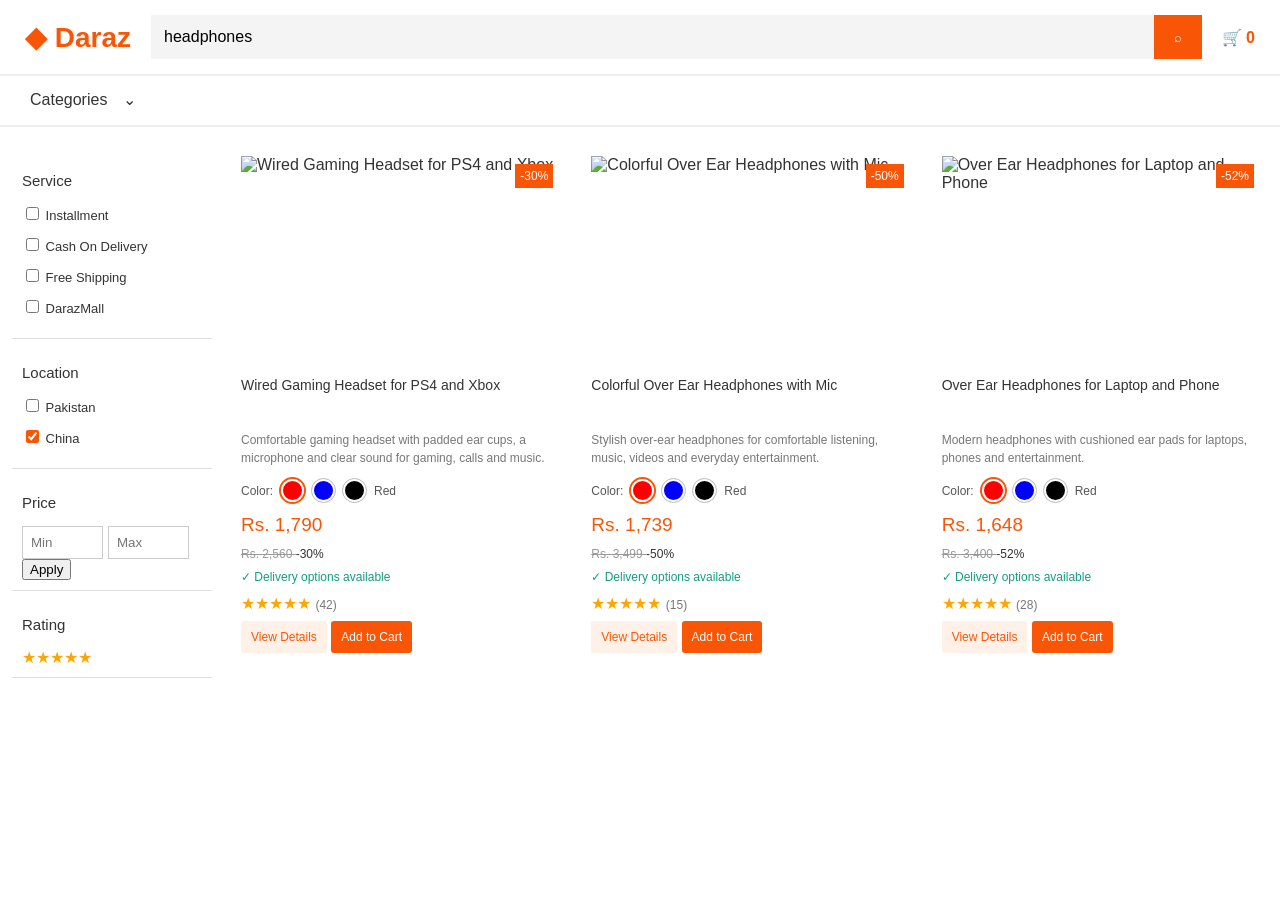
==== commit 2f18676b: "Separate CSS and JavaScript" ====
--- a/eshan.html
+++ b/eshan.html
@@ -3,684 +3,90 @@
 <head>
     <meta charset="UTF-8">
     <meta name="viewport" content="width=device-width, initial-scale=1.0">
-    <title>Document</title>
-    <link rel="stylesheet" href="mea.css">
+    <title>Daraz Product Store</title>
+    <link rel="stylesheet" href="pic.css">
 </head>
 <body>
-    
-
-<!DOCTYPE html>
-<html lang="en">
-<head>
-<meta charset="UTF-8">
-<meta name="viewport" content="width=device-width, initial-scale=1.0">
-<title>Daraz Product Store</title>
-
-<style>
-* {
-    box-sizing: border-box;
-}
-
-body {
-    margin: 0;
-    font-family: Arial, sans-serif;
-    color: #333;
-    background: #fff;
-}
-
-/* Header */
-header {
-    display: flex;
-    align-items: center;
-    gap: 20px;
-    padding: 15px 25px;
-    border-bottom: 2px solid #eee;
-}
-
-.logo {
-    color: #f85606;
-    font-size: 28px;
-    font-weight: bold;
-}
-
-.search {
-    display: flex;
-    flex: 1;
-}
-
-.search input {
-    width: 100%;
-    padding: 13px;
-    border: none;
-    background: #f4f4f4;
-    font-size: 16px;
-}
-
-.search button {
-    background: #f85606;
-    color: white;
-    border: none;
-    padding: 0 20px;
-    cursor: pointer;
-}
-
-.categories {
-    padding: 14px 30px;
-    border-bottom: 2px solid #eee;
-}
-
-/* Layout */
-.layout {
-    display: grid;
-    grid-template-columns: 200px 1fr;
-    gap: 20px;
-    padding: 20px 12px;
-}
-
-.filter {
-    padding: 10px;
-    border-bottom: 1px solid #ddd;
-}
-
-.filter h3 {
-    font-size: 15px;
-    font-weight: normal;
-}
-
-.filter label {
-    display: block;
-    margin: 12px 0;
-    font-size: 13px;
-}
-
-.filter input[type="checkbox"] {
-    accent-color: #f85606;
-}
-
-.price-inputs {
-    display: flex;
-    gap: 5px;
-}
-
-.price-inputs input {
-    width: 45%;
-    min-width: 0;
-    padding: 8px;
-    border: 1px solid #ccc;
-}
-
-/* Product cards */
-.products {
-    display: grid;
-    grid-template-columns: repeat(3, minmax(0, 1fr));
-    gap: 15px;
-    align-items: start;
-}
-
-.card {
-    padding: 8px;
-    border: 1px solid transparent;
-    cursor: pointer;
-    min-width: 0;
-    transition: 0.2s;
-}
-
-.card:hover {
-    border-color: #eee;
-    box-shadow: 0 3px 12px #ddd;
-}
-
-.product-image {
-    height: 205px;
-    position: relative;
-}
-
-.product-image img {
-    width: 100%;
-    height: 100%;
-    object-fit: contain;
-}
-
-.discount {
-    position: absolute;
-    top: 8px;
-    right: 5px;
-    background: #f85606;
-    color: white;
-    padding: 5px;
-    font-size: 12px;
-}
-
-.card h3 {
-    font-size: 14px;
-    font-weight: normal;
-    line-height: 1.5;
-    height: 42px;
-    overflow: hidden;
-}
-
-.description {
-    font-size: 12px;
-    color: #777;
-    line-height: 1.5;
-    height: 36px;
-    overflow: hidden;
-}
-
-.price {
-    color: #f85606;
-    font-size: 19px;
-    margin: 8px 0;
-}
-
-.old-price {
-    color: #999;
-    text-decoration: line-through;
-    font-size: 12px;
-}
-
-.rating {
-    color: orange;
-    margin-top: 10px;
-}
-
-.rating span {
-    color: #777;
-    font-size: 12px;
-}
-
-.delivery {
-    color: #139d82;
-    font-size: 12px;
-    margin-top: 8px;
-}
-
-/* Color options */
-.color-options {
-    display: flex;
-    align-items: center;
-    flex-wrap: wrap;
-    gap: 8px;
-    margin: 12px 0;
-}
-
-.color-label {
-    font-size: 12px;
-    color: #555;
-}
-
-.color-circle {
-    width: 23px;
-    height: 23px;
-    border-radius: 50%;
-    border: 2px solid white;
-    outline: 1px solid #bbb;
-    cursor: pointer;
-    padding: 0;
-}
-
-.color-circle.selected {
-    outline: 2px solid #f85606;
-}
-
-.color-name {
-    font-size: 12px;
-    color: #555;
-}
-
-/* Buttons */
-button {
-    cursor: pointer;
-}
-
-.card-button {
-    padding: 9px 10px;
-    border: none;
-    border-radius: 3px;
-    margin-top: 8px;
-    font-size: 12px;
-}
-
-.details-btn {
-    background: #fff0e8;
-    color: #f85606;
-}
-
-.add-btn {
-    background: #f85606;
-    color: white;
-}
-
-/* Details popup */
-#popup {
-    display: none;
-    position: fixed;
-    inset: 0;
-    background: #0009;
-    align-items: center;
-    justify-content: center;
-    padding: 20px;
-    z-index: 10;
-}
-
-.popup-content {
-    background: white;
-    width: 700px;
-    max-width: 100%;
-    max-height: 90vh;
-    overflow-y: auto;
-    padding: 25px;
-    border-radius: 10px;
-    position: relative;
-    display: flex;
-    gap: 25px;
-}
-
-.popup-content img {
-    width: 45%;
-    object-fit: contain;
-}
-
-.popup-content p {
-    line-height: 1.6;
-    color: #666;
-}
-
-.popup-price {
-    color: #f85606;
-    font-size: 25px;
-}
-
-.close {
-    position: absolute;
-    right: 12px;
-    top: 8px;
-    border: none;
-    background: white;
-    font-size: 25px;
-}
-
-.cart {
-    color: #f85606;
-    font-weight: bold;
-}
-
-@media (max-width: 800px) {
-    .layout {
-        grid-template-columns: 150px 1fr;
-    }
-
-    .products {
-        grid-template-columns: repeat(2, minmax(0, 1fr));
-    }
-}
-
-@media (max-width: 520px) {
-    .layout {
-        display: block;
-    }
-
-    .sidebar {
-        display: none;
-    }
-
-    .products {
-        grid-template-columns: repeat(2, minmax(0, 1fr));
-        gap: 5px;
-    }
-
-    .product-image {
-        height: 140px;
-    }
-
-    .card h3 {
-        font-size: 12px;
-    }
-
-    .popup-content {
-        flex-direction: column;
-    }
-
-    .popup-content img {
-        width: 100%;
-        height: 180px;
-    }
-}
-</style>
-</head>
-
-<body>
-
 <header>
     <div class="logo">◆ Daraz</div>
 
-    <form class="search" id="searchForm">
-        <input id="searchInput"
-               placeholder="Search products..."
-               value="headphones">
-        <button type="submit">⌕</button>
-    </form>
+        <form class="search" id="searchForm">
+            <input id="searchInput"
+                   placeholder="Search products..."
+                   value="headphones">
+            <button type="submit">⌕</button>
+        </form>
 
-    <div class="cart">
-        🛒 <span id="cartCount">0</span>
+        <div class="cart">
+            🛒 <span id="cartCount">0</span>
+        </div>
+    </header>
+
+    <div class="categories">Categories　⌄</div>
+
+    <div class="layout">
+        <aside class="sidebar">
+            <div class="filter">
+                <h3>Service</h3>
+                <label><input type="checkbox"> Installment</label>
+                <label><input type="checkbox"> Cash On Delivery</label>
+                <label><input type="checkbox"> Free Shipping</label>
+                <label><input type="checkbox"> DarazMall</label>
+            </div>
+
+            <div class="filter">
+                <h3>Location</h3>
+                <label><input type="checkbox"> Pakistan</label>
+                <label><input type="checkbox" checked> China</label>
+            </div>
+
+            <div class="filter">
+                <h3>Price</h3>
+                <div class="price-inputs">
+                    <input type="number" id="min" placeholder="Min">
+                    <input type="number" id="max" placeholder="Max">
+                </div>
+                <button onclick="filterPrice()">Apply</button>
+            </div>
+
+            <div class="filter">
+                <h3>Rating</h3>
+                <div class="rating">★★★★★</div>
+            </div>
+        </aside>
+
+        <main class="products" id="products"></main>
     </div>
-</header>
 
-<div class="categories">Categories　⌄</div>
+    <div id="popup" onclick="if(event.target===this)closeDetails()">
+        <div class="popup-content">
+            <button class="close" onclick="closeDetails()">×</button>
+            <img id="detailImage" src="" alt="Product">
 
-<div class="layout">
+            <div>
+                <h2 id="detailName"></h2>
+                <div class="popup-price" id="detailPrice"></div>
+                <div class="rating">★★★★★</div>
 
-    <!-- Sidebar -->
-    <aside class="sidebar">
+                <p id="detailDescription"></p>
 
-        <div class="filter">
-            <h3>Service</h3>
-            <label><input type="checkbox"> Installment</label>
-            <label><input type="checkbox"> Cash On Delivery</label>
-            <label><input type="checkbox"> Free Shipping</label>
-            <label><input type="checkbox"> DarazMall</label>
-        </div>
+                <p><b>Selected Color:</b>
+                    <span id="detailColor"></span>
+                </p>
 
-        <div class="filter">
-            <h3>Location</h3>
-            <label><input type="checkbox"> Pakistan</label>
-            <label><input type="checkbox" checked> China</label>
-        </div>
+                <p><b>Delivery:</b> Options available at checkout.</p>
 
-        <div class="filter">
-            <h3>Price</h3>
-            <div class="price-inputs">
-                <input type="number" id="min" placeholder="Min">
-                <input type="number" id="max" placeholder="Max">
-            </div>
-            <button onclick="filterPrice()">Apply</button>
-        </div>
-
-        <div class="filter">
-            <h3>Rating</h3>
-            <div class="rating">★★★★★</div>
-        </div>
-
-    </aside>
-
-    <!-- Products -->
-    <main class="products" id="products"></main>
-
-</div>
-
-<!-- Product Details Popup -->
-<div id="popup" onclick="if(event.target===this)closeDetails()">
-    <div class="popup-content">
-
-        <button class="close" onclick="closeDetails()">×</button>
-
-        <img id="detailImage" src="" alt="Product">
-
-        <div>
-            <h2 id="detailName"></h2>
-            <div class="popup-price" id="detailPrice"></div>
-            <div class="rating">★★★★★</div>
-
-            <p id="detailDescription"></p>
-
-            <p><b>Selected Color:</b>
-                <span id="detailColor"></span>
-            </p>
-
-            <p><b>Delivery:</b> Options available at checkout.</p>
-
-            <button class="card-button add-btn"
-                    onclick="addToCart()">
-                Add to Cart
-            </button>
-
-            <button class="card-button details-btn"
-                    onclick="closeDetails()">
-                Continue Shopping
-            </button>
-        </div>
-
-    </div>
-</div>
-
-<script>
-const products = [
-    {
-        name: "Wired Gaming Headset for PS4 and Xbox",
-        price: 1790,
-        oldPrice: 2560,
-        discount: "30%",
-        rating: "(42)",
-        colors: {
-            Red: "https://encrypted-tbn0.gstatic.com/images?q=tbn:ANd9GcRDQP4-uNWGP68lNdLZ9J7y98P9dhWw98MYoFIf5-wjHA&s",
-            Blue: "https://encrypted-tbn0.gstatic.com/images?q=tbn:ANd9GcQTtaOhxmFsqcLs3L0IbWXpUajt4RFSUnoWYdK61rAhQA&s=10",
-            Black: "https://encrypted-tbn0.gstatic.com/images?q=tbn:ANd9GcTIxQZn_6fKd4P3ViJZFHkv5HeSVadsagw0JkNoQ5GlrA&s=10",
-        },
-        description: "Comfortable gaming headset with padded ear cups, a microphone and clear sound for gaming, calls and music."
-    },
-    {
-        name: "Colorful Over Ear Headphones with Mic",
-        price: 1739,
-        oldPrice: 3499,
-        discount: "50%",
-        rating: "(15)",
-        colors: {
-            Red: "https://encrypted-tbn0.gstatic.com/images?q=tbn:ANd9GcTqrFUkzQ1MFaIXk2VDu0lPoJjnnKDasNDmxiIcZLN9Cg&s=10",
-            Blue: "https://encrypted-tbn0.gstatic.com/images?q=tbn:ANd9GcRlujVtD7-IBvAutSj43KBT2SD42bUIpYX_GUQBKL0ZNw&s=10",
-            Black: "https://encrypted-tbn0.gstatic.com/images?q=tbn:ANd9GcTcSQlOYSq7Dj8_ZXVfwidH_B8WyZn1dVtUEp4_colZNw&s=10",
-        },
-        description: "Stylish over-ear headphones for comfortable listening, music, videos and everyday entertainment."
-    },
-    {
-        name: "Over Ear Headphones for Laptop and Phone",
-        price: 1648,
-        oldPrice: 3400,
-        discount: "52%",
-        rating: "(28)",
-        colors: {
-            Red: "https://encrypted-tbn0.gstatic.com/images?q=tbn:ANd9GcTYi-a-prBQtGhhFHBGV_JSrbHoFGENQZHVKjSbEuvjbQ&s=10",
-            Blue: "https://encrypted-tbn0.gstatic.com/images?q=tbn:ANd9GcQKUpYXc9O0-xRj9gQqo84J0DlgcH70pfnEHnbmXRkU1w&s=10",
-            Black: "https://encrypted-tbn0.gstatic.com/images?q=tbn:ANd9GcQ6M660oaccmWXMDS3k6GDMMeVtoSG6__ZrJ6J7uhCHbg&s=10"
-        },
-        description: "Modern headphones with cushioned ear pads for laptops, phones and entertainment."
-    }
-];
-
-let visibleProducts = [...products];
-let selectedProduct = null;
-let cartCount = 0;
-
-function displayProducts(list) {
-    const container = document.getElementById("products");
-    container.innerHTML = "";
-
-    if (list.length === 0) {
-        container.innerHTML = "<p>No products found.</p>";
-        return;
-    }
-
-    list.forEach(product => {
-        const index = products.indexOf(product);
-
-        container.insertAdjacentHTML("beforeend", `
-            <article class="card">
-
-                <div class="product-image"
-                     onclick="showDetails(${index})">
-                    <img class="main-image"
-                         src="${product.colors.Blue}"
-                         alt="${product.name}">
-                    <span class="discount">-${product.discount}</span>
-                </div>
-
-                <h3 onclick="showDetails(${index})">
-                    ${product.name}
-                </h3>
-
-                <p class="description">${product.description}</p>
-
-                <div class="color-options">
-                    <span class="color-label">Color:</span>
-
-                    <button class="color-circle selected"
-                        style="background:red"
-                        title="Red"
-                        onclick="selectColor(event,${index},'Red',this)">
-                    </button>
-
-                    <button class="color-circle"
-                        style="background:blue"
-                        title="Blue"
-                        onclick="selectColor(event,${index},'Blue',this)">
-                    </button>
-
-                    <button class="color-circle"
-                        style="background:black"
-                        title="Black"
-                        onclick="selectColor(event,${index},'Black',this)">
-                    </button>
-
-                    <span class="color-name">Red</span>
-                </div>
-
-                <div class="price">
-                    Rs. ${product.price.toLocaleString()}
-                </div>
-
-                <span class="old-price">
-                    Rs. ${product.oldPrice.toLocaleString()}
-                </span>
-
-                <span style="font-size:12px">
-                    -${product.discount}
-                </span>
-
-                <div class="delivery">✓ Delivery options available</div>
-
-                <div class="rating">
-                    ★★★★★ <span>${product.rating}</span>
-                </div>
-
-                <button class="card-button details-btn"
-                    onclick="showDetails(${index})">
-                    View Details
-                </button>
-
-                <button class="card-button add-btn"
-                    onclick="addProductToCart(event,${index})">
+                <button class="card-button add-btn" onclick="addToCart()">
                     Add to Cart
                 </button>
 
-            </article>
-        `);
-    });
-}
+                <button class="card-button details-btn" onclick="closeDetails()">
+                    Continue Shopping
+                </button>
+            </div>
+        </div>
+    </div>
 
-/* Change color and image */
-function selectColor(event, index, color, button) {
-    event.stopPropagation();
-
-    const card = button.closest(".card");
-
-    card.querySelectorAll(".color-circle").forEach(circle => {
-        circle.classList.remove("selected");
-    });
-
-    button.classList.add("selected");
-
-    card.querySelector(".color-name").textContent = color;
-    card.querySelector(".main-image").src =
-        products[index].colors[color];
-
-    card.dataset.color = color;
-}
-
-/* Open details */
-function showDetails(index) {
-    selectedProduct = products[index];
-
-    const card = document.querySelectorAll(".card")[
-        visibleProducts.indexOf(selectedProduct)
-    ];
-
-    let color = card?.dataset.color || "Red";
-
-    document.getElementById("detailImage").src =
-        selectedProduct.colors[color];
-
-    document.getElementById("detailName").textContent =
-        selectedProduct.name;
-
-    document.getElementById("detailPrice").textContent =
-        "Rs. " + selectedProduct.price.toLocaleString();
-
-    document.getElementById("detailDescription").textContent =
-        selectedProduct.description;
-
-    document.getElementById("detailColor").textContent = color;
-
-    document.getElementById("popup").style.display = "flex";
-}
-
-function closeDetails() {
-    document.getElementById("popup").style.display = "none";
-}
-
-/* Add to cart */
-function addProductToCart(event, index) {
-    event.stopPropagation();
-    selectedProduct = products[index];
-    addToCart();
-}
-
-function addToCart() {
-    cartCount++;
-
-    document.getElementById("cartCount").textContent = cartCount;
-
-    alert(selectedProduct.name + " added to cart!");
-}
-
-/* Search */
-document.getElementById("searchForm").addEventListener("submit", function(event) {
-    event.preventDefault();
-
-    const query = document.getElementById("searchInput")
-        .value.toLowerCase().trim();
-
-    visibleProducts = products.filter(product =>
-        (product.name + " " + product.description)
-            .toLowerCase().includes(query)
-    );
-
-    displayProducts(visibleProducts);
-});
-
-/* Price filter */
-function filterPrice() {
-    const min = Number(document.getElementById("min").value) || 0;
-    const max = Number(document.getElementById("max").value) || Infinity;
-
-    visibleProducts = products.filter(product =>
-        product.price >= min && product.price <= max
-    );
-
-    displayProducts(visibleProducts);
-}
-
-displayProducts(visibleProducts);
-</script>
-
-</body>
-</html>
-
-
-    
-
-
-
-</body>
-</html>
-
+    <script src="eshan.js"></script>
 </body>
 </html>
--- a/pic.css
+++ b/pic.css
@@ -0,0 +1,323 @@
+* {
+    box-sizing: border-box;
+}
+
+body {
+    margin: 0;
+    font-family: Arial, sans-serif;
+    color: #333;
+    background: #fff;
+}
+
+header {
+    display: flex;
+    align-items: center;
+    gap: 20px;
+    padding: 15px 25px;
+    border-bottom: 2px solid #eee;
+}
+
+.logo {
+    color: #f85606;
+    font-size: 28px;
+    font-weight: bold;
+}
+
+.search {
+    display: flex;
+    flex: 1;
+}
+
+.search input {
+    width: 100%;
+    padding: 13px;
+    border: none;
+    background: #f4f4f4;
+    font-size: 16px;
+}
+
+.search button {
+    background: #f85606;
+    color: white;
+    border: none;
+    padding: 0 20px;
+    cursor: pointer;
+}
+
+.categories {
+    padding: 14px 30px;
+    border-bottom: 2px solid #eee;
+}
+
+.layout {
+    display: grid;
+    grid-template-columns: 200px 1fr;
+    gap: 20px;
+    padding: 20px 12px;
+}
+
+.filter {
+    padding: 10px;
+    border-bottom: 1px solid #ddd;
+}
+
+.filter h3 {
+    font-size: 15px;
+    font-weight: normal;
+}
+
+.filter label {
+    display: block;
+    margin: 12px 0;
+    font-size: 13px;
+}
+
+.filter input[type="checkbox"] {
+    accent-color: #f85606;
+}
+
+.price-inputs {
+    display: flex;
+    gap: 5px;
+}
+
+.price-inputs input {
+    width: 45%;
+    min-width: 0;
+    padding: 8px;
+    border: 1px solid #ccc;
+}
+
+.products {
+    display: grid;
+    grid-template-columns: repeat(3, minmax(0, 1fr));
+    gap: 15px;
+    align-items: start;
+}
+
+.card {
+    padding: 8px;
+    border: 1px solid transparent;
+    cursor: pointer;
+    min-width: 0;
+    transition: 0.2s;
+}
+
+.card:hover {
+    border-color: #eee;
+    box-shadow: 0 3px 12px #ddd;
+}
+
+.product-image {
+    height: 205px;
+    position: relative;
+}
+
+.product-image img {
+    width: 100%;
+    height: 100%;
+    object-fit: contain;
+}
+
+.discount {
+    position: absolute;
+    top: 8px;
+    right: 5px;
+    background: #f85606;
+    color: white;
+    padding: 5px;
+    font-size: 12px;
+}
+
+.card h3 {
+    font-size: 14px;
+    font-weight: normal;
+    line-height: 1.5;
+    height: 42px;
+    overflow: hidden;
+}
+
+.description {
+    font-size: 12px;
+    color: #777;
+    line-height: 1.5;
+    height: 36px;
+    overflow: hidden;
+}
+
+.price {
+    color: #f85606;
+    font-size: 19px;
+    margin: 8px 0;
+}
+
+.old-price {
+    color: #999;
+    text-decoration: line-through;
+    font-size: 12px;
+}
+
+.rating {
+    color: orange;
+    margin-top: 10px;
+}
+
+.rating span {
+    color: #777;
+    font-size: 12px;
+}
+
+.delivery {
+    color: #139d82;
+    font-size: 12px;
+    margin-top: 8px;
+}
+
+.color-options {
+    display: flex;
+    align-items: center;
+    flex-wrap: wrap;
+    gap: 8px;
+    margin: 12px 0;
+}
+
+.color-label {
+    font-size: 12px;
+    color: #555;
+}
+
+.color-circle {
+    width: 23px;
+    height: 23px;
+    border-radius: 50%;
+    border: 2px solid white;
+    outline: 1px solid #bbb;
+    cursor: pointer;
+    padding: 0;
+}
+
+.color-circle.selected {
+    outline: 2px solid #f85606;
+}
+
+.color-name {
+    font-size: 12px;
+    color: #555;
+}
+
+button {
+    cursor: pointer;
+}
+
+.card-button {
+    padding: 9px 10px;
+    border: none;
+    border-radius: 3px;
+    margin-top: 8px;
+    font-size: 12px;
+}
+
+.details-btn {
+    background: #fff0e8;
+    color: #f85606;
+}
+
+.add-btn {
+    background: #f85606;
+    color: white;
+}
+
+#popup {
+    display: none;
+    position: fixed;
+    inset: 0;
+    background: #0009;
+    align-items: center;
+    justify-content: center;
+    padding: 20px;
+    z-index: 10;
+}
+
+.popup-content {
+    background: white;
+    width: 700px;
+    max-width: 100%;
+    max-height: 90vh;
+    overflow-y: auto;
+    padding: 25px;
+    border-radius: 10px;
+    position: relative;
+    display: flex;
+    gap: 25px;
+}
+
+.popup-content img {
+    width: 45%;
+    object-fit: contain;
+}
+
+.popup-content p {
+    line-height: 1.6;
+    color: #666;
+}
+
+.popup-price {
+    color: #f85606;
+    font-size: 25px;
+}
+
+.close {
+    position: absolute;
+    right: 12px;
+    top: 8px;
+    border: none;
+    background: white;
+    font-size: 25px;
+}
+
+.cart {
+    color: #f85606;
+    font-weight: bold;
+}
+
+@media (max-width: 800px) {
+    .layout {
+        grid-template-columns: 150px 1fr;
+    }
+
+    .products {
+        grid-template-columns: repeat(2, minmax(0, 1fr));
+    }
+}
+
+@media (max-width: 520px) {
+    .layout {
+        display: block;
+    }
+
+    .sidebar {
+        display: none;
+    }
+
+    .products {
+        grid-template-columns: repeat(2, minmax(0, 1fr));
+        gap: 5px;
+    }
+
+    .product-image {
+        height: 140px;
+    }
+
+    .card h3 {
+        font-size: 12px;
+    }
+
+    .popup-content {
+        flex-direction: column;
+    }
+
+    .popup-content img {
+        width: 100%;
+        height: 180px;
+    }
+}
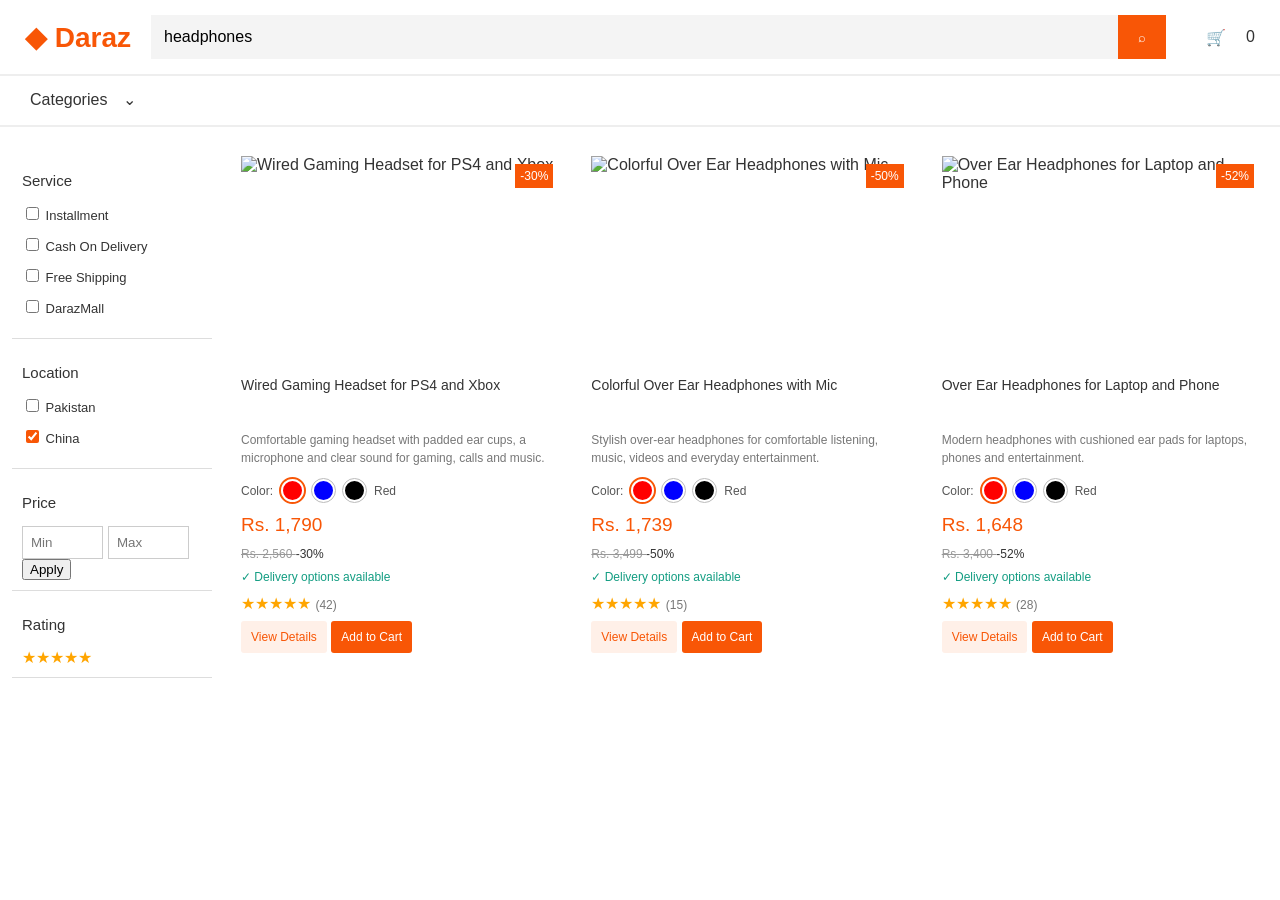
==== commit 8e5f04db: "Update website" ====
--- a/eshan.html
+++ b/eshan.html
@@ -17,7 +17,7 @@
             <button type="submit">⌕</button>
         </form>
 
-        <div class="cart">
+        <div class="cart"></div>
             🛒 <span id="cartCount">0</span>
         </div>
     </header>
